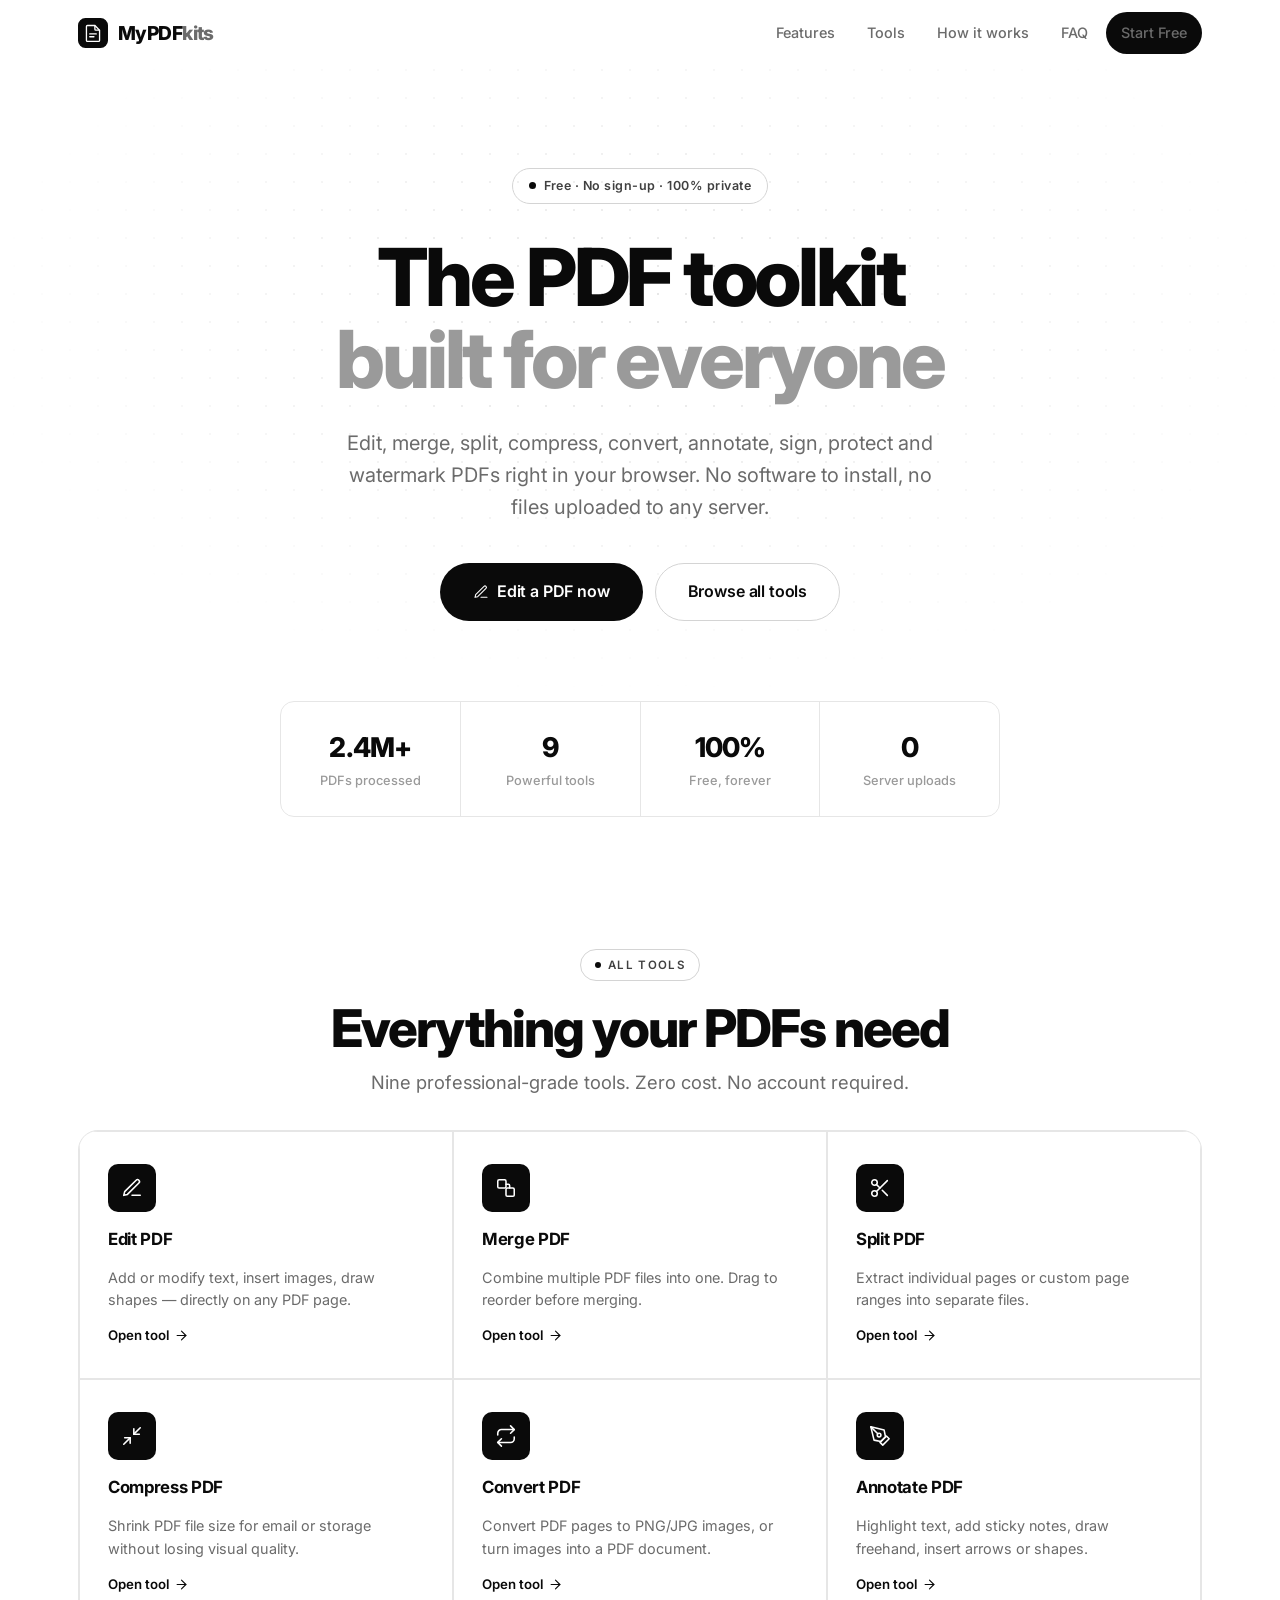
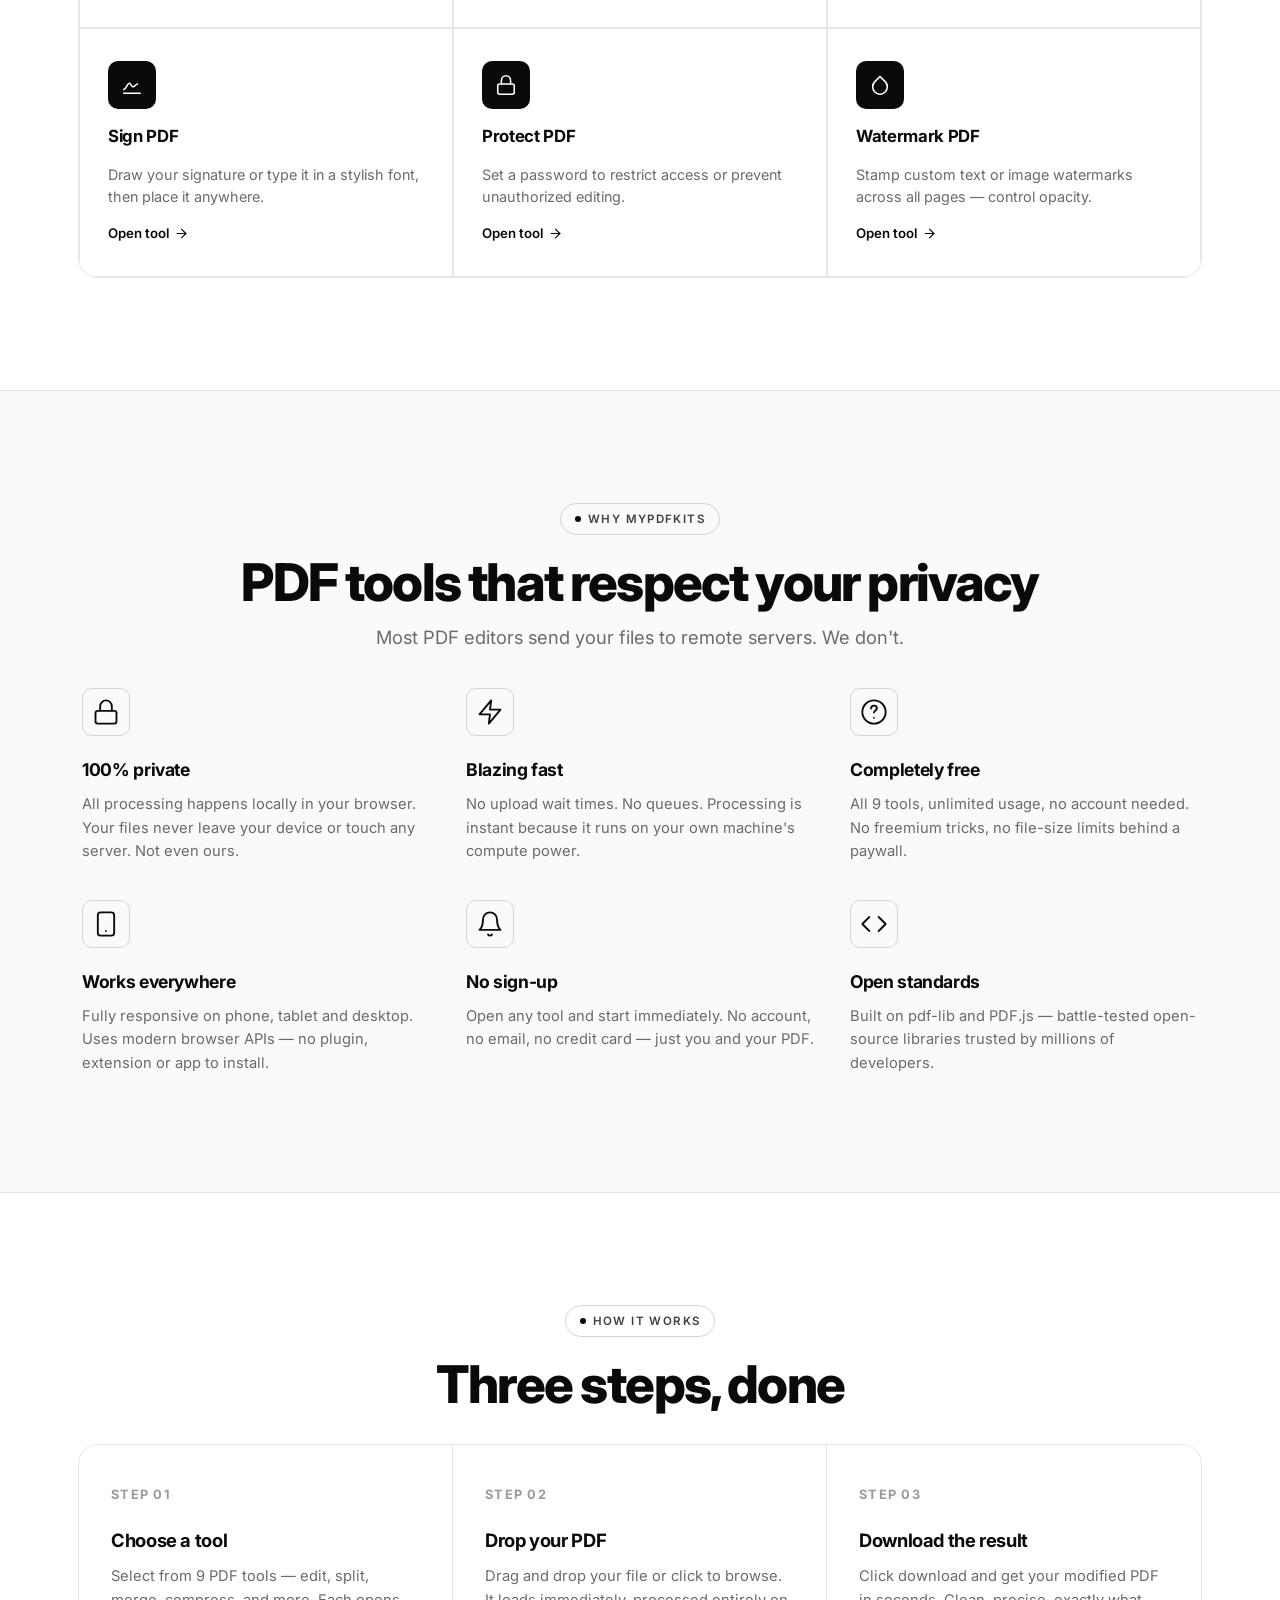
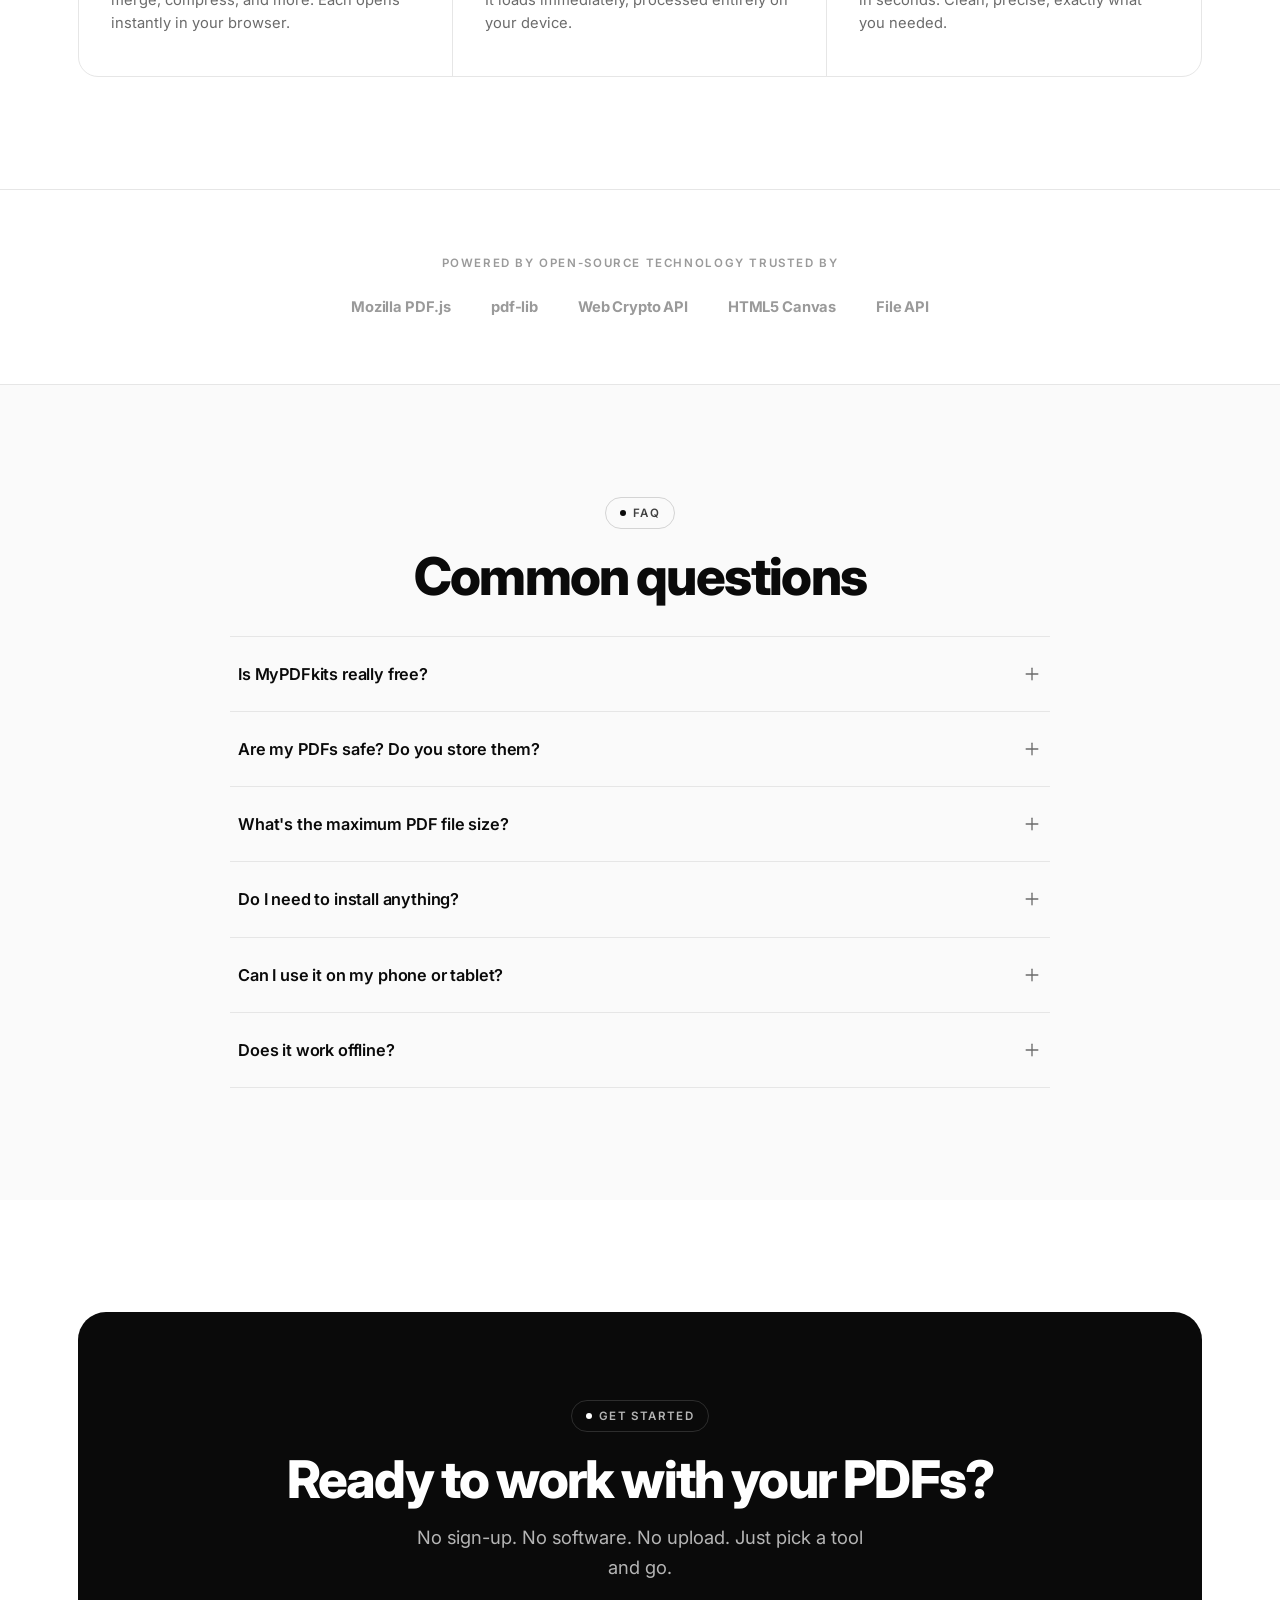
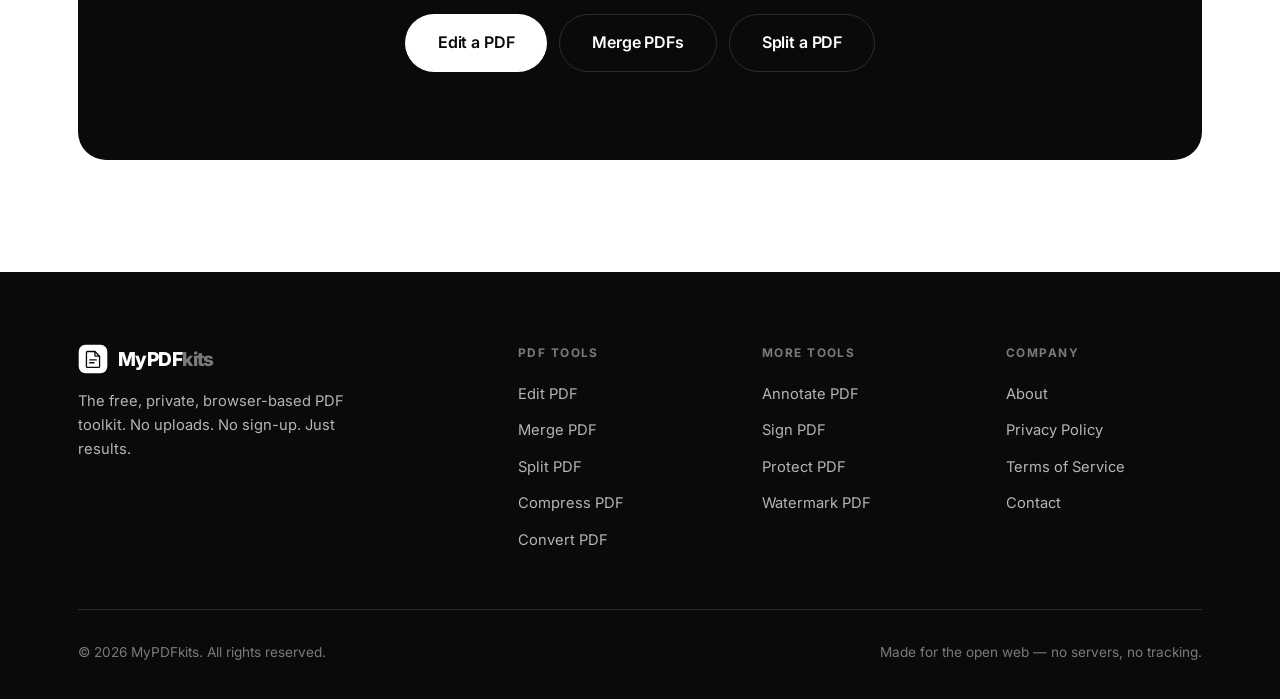
==== index.html @ 10eaaf02 "Add MyPDFkits — premium black & white browser-based PDF toolkit" ====
<!DOCTYPE html>
<html lang="en">
<head>
  <meta charset="UTF-8" />
  <meta name="viewport" content="width=device-width, initial-scale=1.0" />
  <title>MyPDFkits — Free Online PDF Editor, Merger, Splitter & More</title>
  <meta name="description" content="MyPDFkits is a free, browser-based PDF toolkit. Edit, merge, split, compress, convert, annotate, sign, protect, and watermark PDFs instantly — no uploads, 100% private." />
  <meta name="keywords" content="PDF editor online, PDF merger, PDF splitter, compress PDF, convert PDF, annotate PDF, sign PDF, PDF tools free, edit PDF in browser" />
  <meta name="robots" content="index, follow" />
  <link rel="canonical" href="https://mypdfkits.com/" />

  <meta property="og:type"        content="website" />
  <meta property="og:title"       content="MyPDFkits — Free Online PDF Editor & Tools" />
  <meta property="og:description" content="Edit, merge, split, compress, convert, annotate, sign, protect, and watermark PDFs — all in your browser. No sign-up required." />
  <meta property="og:url"         content="https://mypdfkits.com/" />
  <meta property="og:image"       content="https://mypdfkits.com/assets/og-image.png" />
  <meta property="og:site_name"   content="MyPDFkits" />

  <meta name="twitter:card"        content="summary_large_image" />
  <meta name="twitter:title"       content="MyPDFkits — Free Online PDF Tools" />
  <meta name="twitter:description" content="The simplest way to edit, merge, split, sign & protect PDFs directly in your browser." />
  <meta name="twitter:image"       content="https://mypdfkits.com/assets/og-image.png" />

  <script type="application/ld+json">
  {
    "@context": "https://schema.org",
    "@type": "WebApplication",
    "name": "MyPDFkits",
    "url": "https://mypdfkits.com",
    "description": "Free browser-based PDF toolkit — edit, merge, split, compress, convert, annotate, sign, protect and watermark PDFs without uploading to any server.",
    "applicationCategory": "UtilitiesApplication",
    "operatingSystem": "Any",
    "offers": { "@type": "Offer", "price": "0", "priceCurrency": "USD" },
    "featureList": ["Edit PDF", "Merge PDF", "Split PDF", "Compress PDF", "Convert PDF", "Annotate PDF", "Sign PDF", "Protect PDF", "Watermark PDF"]
  }
  </script>

  <link rel="preconnect" href="https://fonts.googleapis.com" />
  <link rel="preconnect" href="https://fonts.gstatic.com" crossorigin />
  <link href="https://fonts.googleapis.com/css2?family=Inter:wght@400;500;600;700;800;900&display=swap" rel="stylesheet" />
  <link rel="stylesheet" href="assets/css/style.css" />
</head>
<body>

  <!-- Navbar -->
  <nav class="navbar" aria-label="Main navigation">
    <div class="nav-inner">
      <a href="/" class="nav-logo" aria-label="MyPDFkits home">
        <svg viewBox="0 0 32 32" fill="none" xmlns="http://www.w3.org/2000/svg" aria-hidden="true">
          <rect x="0.75" y="0.75" width="30.5" height="30.5" rx="7.25" fill="#0A0A0A" stroke="#0A0A0A" stroke-width="1.5"/>
          <path d="M10 8h8l5 5v11a1 1 0 01-1 1H10a1 1 0 01-1-1V9a1 1 0 011-1z" stroke="white" stroke-width="1.4" fill="none"/>
          <path d="M18 8v4a1 1 0 001 1h4" stroke="white" stroke-width="1.4" fill="none"/>
          <line x1="12.5" y1="17" x2="19.5" y2="17" stroke="white" stroke-width="1.4" stroke-linecap="round"/>
          <line x1="12.5" y1="20" x2="17" y2="20" stroke="white" stroke-width="1.4" stroke-linecap="round"/>
        </svg>
        <span>MyPDF<span class="logo-accent">kits</span></span>
      </a>

      <div class="nav-links" role="list">
        <a href="#features" role="listitem">Features</a>
        <a href="#tools" role="listitem">Tools</a>
        <a href="#how-it-works" role="listitem">How it works</a>
        <a href="#faq" role="listitem">FAQ</a>
        <a href="tools/edit.html" class="btn btn-primary btn-sm" role="listitem">Start Free</a>
      </div>

      <button class="nav-toggle" aria-label="Toggle mobile menu" aria-expanded="false">
        <span></span><span></span><span></span>
      </button>
    </div>
  </nav>

  <div class="nav-mobile" role="navigation" aria-label="Mobile navigation">
    <a href="#features">Features</a>
    <a href="#tools">All Tools</a>
    <a href="#how-it-works">How it works</a>
    <a href="#faq">FAQ</a>
    <a href="tools/edit.html" class="btn btn-primary" style="text-align:center;justify-content:center;margin-top:8px">Start Free</a>
  </div>

  <!-- Hero -->
  <header class="hero" role="banner">
    <div class="hero-backdrop" aria-hidden="true"></div>
    <div class="container">
      <div class="hero-content animate-fade-up">
        <div class="hero-eyebrow"><span class="dot"></span> Free · No sign-up · 100% private</div>

        <h1 class="display-1 hero-title">
          The PDF toolkit<br>
          <span class="muted">built for everyone</span>
        </h1>

        <p class="hero-sub">
          Edit, merge, split, compress, convert, annotate, sign, protect and watermark PDFs
          right in your browser. No software to install, no files uploaded to any server.
        </p>

        <div class="hero-ctas">
          <a href="tools/edit.html" class="btn btn-primary btn-lg">
            <svg class="ico ico-sm" viewBox="0 0 24 24"><path d="M12 20h9"/><path d="M16.5 3.5a2.12 2.12 0 0 1 3 3L7 19l-4 1 1-4Z"/></svg>
            Edit a PDF now
          </a>
          <a href="#tools" class="btn btn-secondary btn-lg">Browse all tools</a>
        </div>

        <div class="hero-stats" role="list">
          <div class="hero-stat" role="listitem">
            <div class="hero-stat-num" data-target="2.4" data-suffix="M+">0</div>
            <div class="hero-stat-label">PDFs processed</div>
          </div>
          <div class="hero-stat" role="listitem">
            <div class="hero-stat-num" data-target="9">0</div>
            <div class="hero-stat-label">Powerful tools</div>
          </div>
          <div class="hero-stat" role="listitem">
            <div class="hero-stat-num" data-target="100" data-suffix="%">0</div>
            <div class="hero-stat-label">Free, forever</div>
          </div>
          <div class="hero-stat" role="listitem">
            <div class="hero-stat-num" data-target="0">0</div>
            <div class="hero-stat-label">Server uploads</div>
          </div>
        </div>
      </div>
    </div>
  </header>

  <!-- Tools -->
  <section class="section" id="tools" style="padding-top:32px;" aria-labelledby="tools-heading">
    <div class="container">
      <div class="text-center mb-8 reveal">
        <div class="section-badge"><span class="dot"></span> All tools</div>
        <h2 class="display-2" id="tools-heading">Everything your PDFs need</h2>
        <p class="body-lg mt-3">Nine professional-grade tools. Zero cost. No account required.</p>
      </div>

      <div class="tools-grid">

        <a href="tools/edit.html" class="tool-card reveal" aria-label="Edit PDF">
          <div class="tool-card-icon"><svg class="ico" viewBox="0 0 24 24"><path d="M12 20h9"/><path d="M16.5 3.5a2.12 2.12 0 0 1 3 3L7 19l-4 1 1-4Z"/></svg></div>
          <div class="tool-card-name">Edit PDF</div>
          <div class="tool-card-desc">Add or modify text, insert images, draw shapes — directly on any PDF page.</div>
          <span class="tool-card-link">Open tool <svg class="ico-sm" viewBox="0 0 24 24" fill="none" stroke="currentColor" stroke-width="1.8" stroke-linecap="round" stroke-linejoin="round"><line x1="5" y1="12" x2="19" y2="12"/><polyline points="12 5 19 12 12 19"/></svg></span>
        </a>

        <a href="tools/merge.html" class="tool-card reveal delay-1" aria-label="Merge PDF">
          <div class="tool-card-icon"><svg class="ico" viewBox="0 0 24 24"><rect x="3" y="3" width="9" height="9" rx="1.5"/><rect x="12" y="12" width="9" height="9" rx="1.5"/><path d="M12 8h2.5a1.5 1.5 0 0 1 1.5 1.5V12"/></svg></div>
          <div class="tool-card-name">Merge PDF</div>
          <div class="tool-card-desc">Combine multiple PDF files into one. Drag to reorder before merging.</div>
          <span class="tool-card-link">Open tool <svg class="ico-sm" viewBox="0 0 24 24" fill="none" stroke="currentColor" stroke-width="1.8" stroke-linecap="round" stroke-linejoin="round"><line x1="5" y1="12" x2="19" y2="12"/><polyline points="12 5 19 12 12 19"/></svg></span>
        </a>

        <a href="tools/split.html" class="tool-card reveal delay-2" aria-label="Split PDF">
          <div class="tool-card-icon"><svg class="ico" viewBox="0 0 24 24"><circle cx="6" cy="6" r="3"/><circle cx="6" cy="18" r="3"/><line x1="20" y1="4" x2="8.12" y2="15.88"/><line x1="14.47" y1="14.48" x2="20" y2="20"/><line x1="8.12" y1="8.12" x2="12" y2="12"/></svg></div>
          <div class="tool-card-name">Split PDF</div>
          <div class="tool-card-desc">Extract individual pages or custom page ranges into separate files.</div>
          <span class="tool-card-link">Open tool <svg class="ico-sm" viewBox="0 0 24 24" fill="none" stroke="currentColor" stroke-width="1.8" stroke-linecap="round" stroke-linejoin="round"><line x1="5" y1="12" x2="19" y2="12"/><polyline points="12 5 19 12 12 19"/></svg></span>
        </a>

        <a href="tools/compress.html" class="tool-card reveal delay-3" aria-label="Compress PDF">
          <div class="tool-card-icon"><svg class="ico" viewBox="0 0 24 24"><polyline points="4 14 10 14 10 20"/><polyline points="20 10 14 10 14 4"/><line x1="14" y1="10" x2="21" y2="3"/><line x1="3" y1="21" x2="10" y2="14"/></svg></div>
          <div class="tool-card-name">Compress PDF</div>
          <div class="tool-card-desc">Shrink PDF file size for email or storage without losing visual quality.</div>
          <span class="tool-card-link">Open tool <svg class="ico-sm" viewBox="0 0 24 24" fill="none" stroke="currentColor" stroke-width="1.8" stroke-linecap="round" stroke-linejoin="round"><line x1="5" y1="12" x2="19" y2="12"/><polyline points="12 5 19 12 12 19"/></svg></span>
        </a>

        <a href="tools/convert.html" class="tool-card reveal" aria-label="Convert PDF">
          <div class="tool-card-icon"><svg class="ico" viewBox="0 0 24 24"><polyline points="17 1 21 5 17 9"/><path d="M3 11V9a4 4 0 0 1 4-4h14"/><polyline points="7 23 3 19 7 15"/><path d="M21 13v2a4 4 0 0 1-4 4H3"/></svg></div>
          <div class="tool-card-name">Convert PDF</div>
          <div class="tool-card-desc">Convert PDF pages to PNG/JPG images, or turn images into a PDF document.</div>
          <span class="tool-card-link">Open tool <svg class="ico-sm" viewBox="0 0 24 24" fill="none" stroke="currentColor" stroke-width="1.8" stroke-linecap="round" stroke-linejoin="round"><line x1="5" y1="12" x2="19" y2="12"/><polyline points="12 5 19 12 12 19"/></svg></span>
        </a>

        <a href="tools/annotate.html" class="tool-card reveal delay-1" aria-label="Annotate PDF">
          <div class="tool-card-icon"><svg class="ico" viewBox="0 0 24 24"><path d="M12 19l7-7 3 3-7 7-3-3z"/><path d="M18 13l-1.5-7.5L2 2l3.5 14.5L13 18l5-5z"/><path d="M2 2l7.586 7.586"/><circle cx="11" cy="11" r="2"/></svg></div>
          <div class="tool-card-name">Annotate PDF</div>
          <div class="tool-card-desc">Highlight text, add sticky notes, draw freehand, insert arrows or shapes.</div>
          <span class="tool-card-link">Open tool <svg class="ico-sm" viewBox="0 0 24 24" fill="none" stroke="currentColor" stroke-width="1.8" stroke-linecap="round" stroke-linejoin="round"><line x1="5" y1="12" x2="19" y2="12"/><polyline points="12 5 19 12 12 19"/></svg></span>
        </a>

        <a href="tools/sign.html" class="tool-card reveal delay-2" aria-label="Sign PDF">
          <div class="tool-card-icon"><svg class="ico" viewBox="0 0 24 24"><path d="M3 17c3-1 4-7 6-7s2 4 4 4 3-3 5-3"/><path d="M3 21h18"/></svg></div>
          <div class="tool-card-name">Sign PDF</div>
          <div class="tool-card-desc">Draw your signature or type it in a stylish font, then place it anywhere.</div>
          <span class="tool-card-link">Open tool <svg class="ico-sm" viewBox="0 0 24 24" fill="none" stroke="currentColor" stroke-width="1.8" stroke-linecap="round" stroke-linejoin="round"><line x1="5" y1="12" x2="19" y2="12"/><polyline points="12 5 19 12 12 19"/></svg></span>
        </a>

        <a href="tools/protect.html" class="tool-card reveal delay-3" aria-label="Protect PDF">
          <div class="tool-card-icon"><svg class="ico" viewBox="0 0 24 24"><rect x="3" y="11" width="18" height="11" rx="2"/><path d="M7 11V7a5 5 0 0 1 10 0v4"/></svg></div>
          <div class="tool-card-name">Protect PDF</div>
          <div class="tool-card-desc">Set a password to restrict access or prevent unauthorized editing.</div>
          <span class="tool-card-link">Open tool <svg class="ico-sm" viewBox="0 0 24 24" fill="none" stroke="currentColor" stroke-width="1.8" stroke-linecap="round" stroke-linejoin="round"><line x1="5" y1="12" x2="19" y2="12"/><polyline points="12 5 19 12 12 19"/></svg></span>
        </a>

        <a href="tools/watermark.html" class="tool-card reveal" aria-label="Watermark PDF">
          <div class="tool-card-icon"><svg class="ico" viewBox="0 0 24 24"><path d="M12 2.69l5.66 5.66a8 8 0 1 1-11.31 0z"/></svg></div>
          <div class="tool-card-name">Watermark PDF</div>
          <div class="tool-card-desc">Stamp custom text or image watermarks across all pages — control opacity.</div>
          <span class="tool-card-link">Open tool <svg class="ico-sm" viewBox="0 0 24 24" fill="none" stroke="currentColor" stroke-width="1.8" stroke-linecap="round" stroke-linejoin="round"><line x1="5" y1="12" x2="19" y2="12"/><polyline points="12 5 19 12 12 19"/></svg></span>
        </a>

      </div>
    </div>
  </section>

  <!-- Features -->
  <section class="section" id="features" style="background:var(--bg-soft);border-top:1px solid var(--line);border-bottom:1px solid var(--line);" aria-labelledby="features-heading">
    <div class="container">
      <div class="text-center mb-8 reveal">
        <div class="section-badge"><span class="dot"></span> Why MyPDFkits</div>
        <h2 class="display-2" id="features-heading">PDF tools that respect your privacy</h2>
        <p class="body-lg mt-3">Most PDF editors send your files to remote servers. We don't.</p>
      </div>

      <div class="features-grid">
        <div class="feature-card reveal">
          <div class="feature-icon"><svg class="ico ico-lg" viewBox="0 0 24 24"><rect x="3" y="11" width="18" height="11" rx="2"/><path d="M7 11V7a5 5 0 0 1 10 0v4"/></svg></div>
          <h3 class="feature-title">100% private</h3>
          <p class="feature-desc">All processing happens locally in your browser. Your files never leave your device or touch any server. Not even ours.</p>
        </div>
        <div class="feature-card reveal delay-1">
          <div class="feature-icon"><svg class="ico ico-lg" viewBox="0 0 24 24"><polygon points="13 2 3 14 12 14 11 22 21 10 12 10 13 2"/></svg></div>
          <h3 class="feature-title">Blazing fast</h3>
          <p class="feature-desc">No upload wait times. No queues. Processing is instant because it runs on your own machine's compute power.</p>
        </div>
        <div class="feature-card reveal delay-2">
          <div class="feature-icon"><svg class="ico ico-lg" viewBox="0 0 24 24"><circle cx="12" cy="12" r="10"/><path d="M9.5 9a2.5 2.5 0 0 1 5 0c0 1.5-2.5 2-2.5 3.5"/><line x1="12" y1="17" x2="12.01" y2="17"/></svg></div>
          <h3 class="feature-title">Completely free</h3>
          <p class="feature-desc">All 9 tools, unlimited usage, no account needed. No freemium tricks, no file-size limits behind a paywall.</p>
        </div>
        <div class="feature-card reveal">
          <div class="feature-icon"><svg class="ico ico-lg" viewBox="0 0 24 24"><rect x="5" y="2" width="14" height="20" rx="2.5"/><line x1="12" y1="18" x2="12.01" y2="18"/></svg></div>
          <h3 class="feature-title">Works everywhere</h3>
          <p class="feature-desc">Fully responsive on phone, tablet and desktop. Uses modern browser APIs — no plugin, extension or app to install.</p>
        </div>
        <div class="feature-card reveal delay-1">
          <div class="feature-icon"><svg class="ico ico-lg" viewBox="0 0 24 24"><path d="M18 8A6 6 0 0 0 6 8c0 7-3 9-3 9h18s-3-2-3-9"/><path d="M13.73 21a2 2 0 0 1-3.46 0"/></svg></div>
          <h3 class="feature-title">No sign-up</h3>
          <p class="feature-desc">Open any tool and start immediately. No account, no email, no credit card — just you and your PDF.</p>
        </div>
        <div class="feature-card reveal delay-2">
          <div class="feature-icon"><svg class="ico ico-lg" viewBox="0 0 24 24"><polyline points="16 18 22 12 16 6"/><polyline points="8 6 2 12 8 18"/></svg></div>
          <h3 class="feature-title">Open standards</h3>
          <p class="feature-desc">Built on pdf-lib and PDF.js — battle-tested open-source libraries trusted by millions of developers.</p>
        </div>
      </div>
    </div>
  </section>

  <!-- How it works -->
  <section class="section" id="how-it-works" aria-labelledby="how-heading">
    <div class="container">
      <div class="text-center mb-8 reveal">
        <div class="section-badge"><span class="dot"></span> How it works</div>
        <h2 class="display-2" id="how-heading">Three steps, done</h2>
      </div>

      <div class="steps-grid reveal">
        <div class="step">
          <div class="step-num">STEP 01</div>
          <h3 class="step-title">Choose a tool</h3>
          <p class="step-desc">Select from 9 PDF tools — edit, split, merge, compress, and more. Each opens instantly in your browser.</p>
        </div>
        <div class="step">
          <div class="step-num">STEP 02</div>
          <h3 class="step-title">Drop your PDF</h3>
          <p class="step-desc">Drag and drop your file or click to browse. It loads immediately, processed entirely on your device.</p>
        </div>
        <div class="step">
          <div class="step-num">STEP 03</div>
          <h3 class="step-title">Download the result</h3>
          <p class="step-desc">Click download and get your modified PDF in seconds. Clean, precise, exactly what you needed.</p>
        </div>
      </div>
    </div>
  </section>

  <!-- Trust -->
  <section class="section-sm" style="border-top:1px solid var(--line);" aria-labelledby="trust-heading">
    <div class="container">
      <div class="text-center reveal">
        <p class="label mb-6" id="trust-heading">Powered by open-source technology trusted by</p>
        <div class="trust-logos" role="list">
          <span class="trust-logo" role="listitem">Mozilla PDF.js</span>
          <span class="trust-logo" role="listitem">pdf-lib</span>
          <span class="trust-logo" role="listitem">Web Crypto API</span>
          <span class="trust-logo" role="listitem">HTML5 Canvas</span>
          <span class="trust-logo" role="listitem">File API</span>
        </div>
      </div>
    </div>
  </section>

  <!-- FAQ -->
  <section class="section" id="faq" style="background:var(--bg-soft);border-top:1px solid var(--line);" aria-labelledby="faq-heading">
    <div class="container">
      <div class="text-center mb-8 reveal">
        <div class="section-badge"><span class="dot"></span> FAQ</div>
        <h2 class="display-2" id="faq-heading">Common questions</h2>
      </div>

      <div class="faq-list reveal" role="list">
        <div class="faq-item" role="listitem">
          <div class="faq-q" role="button" tabindex="0" aria-expanded="false">
            Is MyPDFkits really free?
            <svg class="ico" viewBox="0 0 24 24"><line x1="12" y1="5" x2="12" y2="19"/><line x1="5" y1="12" x2="19" y2="12"/></svg>
          </div>
          <div class="faq-a">Yes — completely free. All 9 tools, unlimited use, no registration, no watermarks on output. We keep it free with zero-infrastructure overhead since everything runs in your browser.</div>
        </div>

        <div class="faq-item" role="listitem">
          <div class="faq-q" role="button" tabindex="0" aria-expanded="false">
            Are my PDFs safe? Do you store them?
            <svg class="ico" viewBox="0 0 24 24"><line x1="12" y1="5" x2="12" y2="19"/><line x1="5" y1="12" x2="19" y2="12"/></svg>
          </div>
          <div class="faq-a">Your files never leave your device. All PDF processing happens entirely in your browser using JavaScript. There is no server, no upload, and nothing stored — not even temporarily. Once you close the tab, the file is gone.</div>
        </div>

        <div class="faq-item" role="listitem">
          <div class="faq-q" role="button" tabindex="0" aria-expanded="false">
            What's the maximum PDF file size?
            <svg class="ico" viewBox="0 0 24 24"><line x1="12" y1="5" x2="12" y2="19"/><line x1="5" y1="12" x2="19" y2="12"/></svg>
          </div>
          <div class="faq-a">There's no hard limit from our side — since processing is local, the limit is your device's memory. Most modern devices handle PDFs up to 500 MB comfortably. Very large files (1 GB+) may be slow on lower-end devices.</div>
        </div>

        <div class="faq-item" role="listitem">
          <div class="faq-q" role="button" tabindex="0" aria-expanded="false">
            Do I need to install anything?
            <svg class="ico" viewBox="0 0 24 24"><line x1="12" y1="5" x2="12" y2="19"/><line x1="5" y1="12" x2="19" y2="12"/></svg>
          </div>
          <div class="faq-a">Nothing. MyPDFkits runs entirely in your browser using modern web APIs. No extensions, plugins, desktop apps, or accounts are needed. Works in Chrome, Firefox, Safari, Edge, and all modern browsers.</div>
        </div>

        <div class="faq-item" role="listitem">
          <div class="faq-q" role="button" tabindex="0" aria-expanded="false">
            Can I use it on my phone or tablet?
            <svg class="ico" viewBox="0 0 24 24"><line x1="12" y1="5" x2="12" y2="19"/><line x1="5" y1="12" x2="19" y2="12"/></svg>
          </div>
          <div class="faq-a">Yes. MyPDFkits is fully responsive and optimised for mobile. Upload, process, and download PDFs from your iPhone, Android, or tablet — the interface adapts to your screen size automatically.</div>
        </div>

        <div class="faq-item" role="listitem">
          <div class="faq-q" role="button" tabindex="0" aria-expanded="false">
            Does it work offline?
            <svg class="ico" viewBox="0 0 24 24"><line x1="12" y1="5" x2="12" y2="19"/><line x1="5" y1="12" x2="19" y2="12"/></svg>
          </div>
          <div class="faq-a">Once the page has loaded, the core tools work without an internet connection since all processing is in-browser. You do need internet to initially load the page and its scripts.</div>
        </div>
      </div>
    </div>
  </section>

  <!-- CTA -->
  <section class="section" aria-labelledby="cta-heading">
    <div class="container">
      <div class="cta-banner reveal">
        <div class="cta-backdrop" aria-hidden="true"></div>
        <div class="section-badge"><span class="dot"></span> Get started</div>
        <h2 class="display-2 mb-4" id="cta-heading">Ready to work with your PDFs?</h2>
        <p class="body-lg mb-8" style="max-width:480px;margin-left:auto;margin-right:auto">
          No sign-up. No software. No upload. Just pick a tool and go.
        </p>
        <div class="on-dark" style="display:flex;gap:12px;justify-content:center;flex-wrap:wrap">
          <a href="tools/edit.html" class="btn btn-primary btn-lg">Edit a PDF</a>
          <a href="tools/merge.html" class="btn btn-secondary btn-lg">Merge PDFs</a>
          <a href="tools/split.html" class="btn btn-secondary btn-lg">Split a PDF</a>
        </div>
      </div>
    </div>
  </section>

  <!-- Footer -->
  <footer role="contentinfo">
    <div class="container">
      <div class="footer-grid">
        <div class="footer-brand">
          <a href="/" class="nav-logo" aria-label="MyPDFkits">
            <svg viewBox="0 0 32 32" fill="none" xmlns="http://www.w3.org/2000/svg" aria-hidden="true" width="28" height="28">
              <rect x="0.75" y="0.75" width="30.5" height="30.5" rx="7.25" fill="white"/>
              <path d="M10 8h8l5 5v11a1 1 0 01-1 1H10a1 1 0 01-1-1V9a1 1 0 011-1z" stroke="#0A0A0A" stroke-width="1.4" fill="none"/>
              <path d="M18 8v4a1 1 0 001 1h4" stroke="#0A0A0A" stroke-width="1.4" fill="none"/>
              <line x1="12.5" y1="17" x2="19.5" y2="17" stroke="#0A0A0A" stroke-width="1.4" stroke-linecap="round"/>
              <line x1="12.5" y1="20" x2="17" y2="20" stroke="#0A0A0A" stroke-width="1.4" stroke-linecap="round"/>
            </svg>
            <span>MyPDF<span class="logo-accent">kits</span></span>
          </a>
          <p>The free, private, browser-based PDF toolkit. No uploads. No sign-up. Just results.</p>
        </div>

        <div class="footer-col">
          <h4>PDF Tools</h4>
          <ul>
            <li><a href="tools/edit.html">Edit PDF</a></li>
            <li><a href="tools/merge.html">Merge PDF</a></li>
            <li><a href="tools/split.html">Split PDF</a></li>
            <li><a href="tools/compress.html">Compress PDF</a></li>
            <li><a href="tools/convert.html">Convert PDF</a></li>
          </ul>
        </div>

        <div class="footer-col">
          <h4>More Tools</h4>
          <ul>
            <li><a href="tools/annotate.html">Annotate PDF</a></li>
            <li><a href="tools/sign.html">Sign PDF</a></li>
            <li><a href="tools/protect.html">Protect PDF</a></li>
            <li><a href="tools/watermark.html">Watermark PDF</a></li>
          </ul>
        </div>

        <div class="footer-col">
          <h4>Company</h4>
          <ul>
            <li><a href="#">About</a></li>
            <li><a href="#">Privacy Policy</a></li>
            <li><a href="#">Terms of Service</a></li>
            <li><a href="#">Contact</a></li>
          </ul>
        </div>
      </div>

      <div class="footer-bottom">
        <span>© 2026 MyPDFkits. All rights reserved.</span>
        <span>Made for the open web — no servers, no tracking.</span>
      </div>
    </div>
  </footer>

  <script src="assets/js/main.js"></script>
</body>
</html>
---- assets/css/style.css ----
/* ============================================================
   MYPDFKITS — DESIGN SYSTEM
   Premium Monochrome · Black & White
   ============================================================ */

@import url('https://fonts.googleapis.com/css2?family=Inter:wght@400;500;600;700;800;900&display=swap');

/* ── TOKENS ─────────────────────────────────────────────── */
:root {
  /* Surfaces */
  --bg:           #FFFFFF;
  --bg-soft:      #FAFAFA;
  --bg-mute:      #F4F4F4;
  --bg-card:      #FFFFFF;
  --bg-invert:    #0A0A0A;
  --bg-invert-2:  #161616;

  /* Ink */
  --ink:          #0A0A0A;
  --ink-2:        #404040;
  --ink-3:        #6B6B6B;
  --ink-4:        #9A9A9A;
  --on-invert:    #FFFFFF;
  --on-invert-2:  #B5B5B5;
  --on-invert-3:  #7A7A7A;

  /* Lines */
  --line:         #E6E6E6;
  --line-2:       #D4D4D4;
  --line-strong:  #0A0A0A;
  --line-invert:  rgba(255,255,255,0.14);

  --font:         'Inter', -apple-system, BlinkMacSystemFont, 'Segoe UI', sans-serif;

  --container:    1180px;
  --radius-sm:    6px;
  --radius-md:    10px;
  --radius-lg:    14px;
  --radius-xl:    20px;
  --radius-2xl:   28px;
  --radius-full:  9999px;

  --shadow-xs:    0 1px 2px rgba(0,0,0,0.04);
  --shadow-sm:    0 2px 8px rgba(0,0,0,0.06);
  --shadow-md:    0 8px 30px rgba(0,0,0,0.08);
  --shadow-lg:    0 20px 50px rgba(0,0,0,0.12);

  --t-fast:  0.15s ease;
  --t-mid:   0.25s cubic-bezier(0.4,0,0.2,1);
  --t-slow:  0.4s cubic-bezier(0.4,0,0.2,1);
}

/* ── RESET ──────────────────────────────────────────────── */
*, *::before, *::after { box-sizing: border-box; margin: 0; padding: 0; }

html { scroll-behavior: smooth; -webkit-tap-highlight-color: transparent; }

body {
  font-family: var(--font);
  background: var(--bg);
  color: var(--ink);
  line-height: 1.6;
  overflow-x: hidden;
  -webkit-font-smoothing: antialiased;
  text-rendering: optimizeLegibility;
}

a { color: inherit; text-decoration: none; }
img { max-width: 100%; height: auto; display: block; }
button { cursor: pointer; font-family: var(--font); border: none; background: none; color: inherit; }
ul { list-style: none; }
svg { display: block; }

/* ── ICON SIZING ────────────────────────────────────────── */
.ico    { width: 20px; height: 20px; stroke: currentColor; stroke-width: 1.6; fill: none; stroke-linecap: round; stroke-linejoin: round; flex-shrink: 0; }
.ico-sm { width: 16px; height: 16px; }
.ico-lg { width: 28px; height: 28px; }
.ico-xl { width: 32px; height: 32px; }

/* ── LAYOUT ─────────────────────────────────────────────── */
.container { max-width: var(--container); margin: 0 auto; padding: 0 28px; position: relative; }
.section { padding: 112px 0; }
.section-sm { padding: 64px 0; }

/* ── TYPOGRAPHY ─────────────────────────────────────────── */
.display-1 { font-size: clamp(2.75rem, 6.5vw, 5rem);  font-weight: 800; line-height: 1.02; letter-spacing: -0.04em; }
.display-2 { font-size: clamp(2rem, 4.2vw, 3.25rem);  font-weight: 800; line-height: 1.06; letter-spacing: -0.035em; }
.heading-1 { font-size: clamp(1.5rem, 3vw, 2rem);     font-weight: 700; line-height: 1.15; letter-spacing: -0.02em; }
.heading-2 { font-size: 1.2rem; font-weight: 600; line-height: 1.3; letter-spacing: -0.01em; }
.body-lg   { font-size: 1.15rem; line-height: 1.6; color: var(--ink-3); }
.body-md   { font-size: 1rem; line-height: 1.65; color: var(--ink-3); }
.label     { font-size: 0.72rem; font-weight: 600; letter-spacing: 0.14em; text-transform: uppercase; color: var(--ink-4); }

.section-badge {
  display: inline-flex; align-items: center; gap: 7px;
  padding: 6px 14px; border-radius: var(--radius-full);
  border: 1px solid var(--line-2);
  font-size: 0.72rem; font-weight: 600; color: var(--ink-2);
  letter-spacing: 0.12em; text-transform: uppercase; margin-bottom: 20px;
}
.section-badge .dot { width: 6px; height: 6px; border-radius: 50%; background: var(--ink); }

/* ── BUTTONS ─────────────────────────────────────────────── */
.btn {
  display: inline-flex; align-items: center; justify-content: center;
  gap: 8px; padding: 12px 22px; border-radius: var(--radius-full);
  font-size: 0.92rem; font-weight: 600; letter-spacing: -0.01em;
  transition: all var(--t-mid); white-space: nowrap; position: relative;
  border: 1px solid transparent;
}
.btn-primary { background: var(--ink); color: var(--on-invert); }
.btn-primary:hover { background: #262626; transform: translateY(-1px); box-shadow: var(--shadow-md); }
.btn-primary:active { transform: translateY(0); }

.btn-secondary { background: var(--bg); color: var(--ink); border-color: var(--line-2); }
.btn-secondary:hover { border-color: var(--ink); background: var(--bg-soft); transform: translateY(-1px); }

.btn-ghost { color: var(--ink-2); }
.btn-ghost:hover { color: var(--ink); }

/* Inverted context (dark sections) */
.on-dark .btn-primary { background: var(--bg); color: var(--ink); }
.on-dark .btn-primary:hover { background: var(--bg-mute); }
.on-dark .btn-secondary { background: transparent; color: var(--on-invert); border-color: var(--line-invert); }
.on-dark .btn-secondary:hover { border-color: var(--on-invert); background: rgba(255,255,255,0.06); }

.btn-lg { padding: 15px 32px; font-size: 1rem; }
.btn-sm { padding: 8px 16px; font-size: 0.83rem; }

/* ── NAVBAR ─────────────────────────────────────────────── */
.navbar {
  position: fixed; top: 0; left: 0; right: 0; z-index: 100;
  background: rgba(255,255,255,0.78);
  backdrop-filter: blur(20px) saturate(180%);
  -webkit-backdrop-filter: blur(20px) saturate(180%);
  border-bottom: 1px solid transparent;
  transition: all var(--t-mid);
}
.navbar.scrolled { border-bottom-color: var(--line); }

.nav-inner {
  display: flex; align-items: center; justify-content: space-between;
  max-width: var(--container); margin: 0 auto; padding: 0 28px; height: 66px;
}
.nav-logo { display: flex; align-items: center; gap: 10px; font-size: 1.2rem; font-weight: 800; letter-spacing: -0.03em; }
.nav-logo svg { width: 30px; height: 30px; flex-shrink: 0; }
.nav-logo .logo-accent { color: var(--ink-3); }

.nav-links { display: flex; align-items: center; gap: 4px; }
.nav-links a {
  padding: 8px 14px; border-radius: var(--radius-full);
  color: var(--ink-3); font-size: 0.9rem; font-weight: 500;
  transition: color var(--t-fast);
}
.nav-links a:hover { color: var(--ink); }

.nav-toggle { display: none; flex-direction: column; gap: 5px; padding: 8px; }
.nav-toggle span { display: block; width: 22px; height: 1.5px; background: var(--ink); border-radius: 2px; transition: all var(--t-mid); }

.nav-mobile {
  display: none; position: fixed; top: 66px; left: 0; right: 0;
  background: rgba(255,255,255,0.98); backdrop-filter: blur(20px);
  border-bottom: 1px solid var(--line); padding: 16px 28px 24px; z-index: 99;
}
.nav-mobile.open { display: flex; flex-direction: column; gap: 4px; }
.nav-mobile a { padding: 12px 16px; border-radius: var(--radius-md); color: var(--ink-2); font-weight: 500; transition: all var(--t-fast); }
.nav-mobile a:hover { color: var(--ink); background: var(--bg-mute); }

/* ── HERO ────────────────────────────────────────────────── */
.hero { padding: 168px 0 100px; position: relative; overflow: hidden; }
.hero-content { text-align: center; max-width: 880px; margin: 0 auto; position: relative; z-index: 1; }
.hero-eyebrow {
  display: inline-flex; align-items: center; gap: 8px;
  padding: 7px 16px; border: 1px solid var(--line-2); border-radius: var(--radius-full);
  font-size: 0.78rem; font-weight: 600; color: var(--ink-2);
  letter-spacing: 0.04em; margin-bottom: 32px;
}
.hero-eyebrow .dot { width: 7px; height: 7px; border-radius: 50%; background: var(--ink); }
.hero-title { margin-bottom: 28px; }
.hero-title .muted { color: var(--ink-4); }
.hero-sub { font-size: clamp(1.05rem, 2vw, 1.25rem); color: var(--ink-3); max-width: 620px; margin: 0 auto 40px; line-height: 1.6; }
.hero-ctas { display: flex; gap: 12px; justify-content: center; flex-wrap: wrap; margin-bottom: 80px; }
.hero-stats { display: flex; gap: 0; justify-content: center; flex-wrap: wrap; border: 1px solid var(--line); border-radius: var(--radius-lg); overflow: hidden; max-width: 720px; margin: 0 auto; }
.hero-stat { flex: 1; min-width: 150px; padding: 24px 20px; border-right: 1px solid var(--line); }
.hero-stat:last-child { border-right: none; }
.hero-stat-num { font-size: 1.7rem; font-weight: 800; letter-spacing: -0.03em; }
.hero-stat-label { font-size: 0.8rem; color: var(--ink-4); font-weight: 500; margin-top: 2px; }

/* Hero backdrop — subtle dotted grid */
.hero-backdrop { position: absolute; inset: 0; z-index: 0; pointer-events: none;
  background-image: radial-gradient(var(--line-2) 1px, transparent 1px);
  background-size: 28px 28px;
  -webkit-mask-image: radial-gradient(ellipse 70% 55% at 50% 35%, #000 0%, transparent 75%);
  mask-image: radial-gradient(ellipse 70% 55% at 50% 35%, #000 0%, transparent 75%);
  opacity: 0.6;
}

/* ── TOOLS GRID ─────────────────────────────────────────── */
.tools-grid { display: grid; grid-template-columns: repeat(3, 1fr); gap: 0; border: 1px solid var(--line); border-radius: var(--radius-xl); overflow: hidden; background: var(--line); }
.tool-card {
  background: var(--bg); padding: 32px 28px;
  display: flex; flex-direction: column; gap: 14px;
  position: relative; transition: background var(--t-mid);
  border: 0.5px solid var(--line);
}
.tool-card:hover { background: var(--bg-soft); }
.tool-card-icon {
  width: 48px; height: 48px; border-radius: var(--radius-md);
  display: flex; align-items: center; justify-content: center;
  background: var(--ink); color: var(--on-invert);
  transition: transform var(--t-mid);
}
.tool-card:hover .tool-card-icon { transform: translateY(-2px); }
.tool-card-icon .ico { width: 22px; height: 22px; stroke-width: 1.7; }
.tool-card-name { font-size: 1.05rem; font-weight: 700; letter-spacing: -0.02em; }
.tool-card-desc { font-size: 0.9rem; color: var(--ink-3); line-height: 1.55; }
.tool-card-link { margin-top: auto; font-size: 0.83rem; font-weight: 600; color: var(--ink); display: flex; align-items: center; gap: 5px; transition: gap var(--t-fast); }
.tool-card:hover .tool-card-link { gap: 9px; }
.tool-card-link .ico-sm { width: 15px; height: 15px; }

/* ── FEATURES ───────────────────────────────────────────── */
.features-grid { display: grid; grid-template-columns: repeat(3, 1fr); gap: 28px; }
.feature-card { padding: 4px; }
.feature-icon {
  width: 48px; height: 48px; border-radius: var(--radius-md);
  border: 1px solid var(--line-2); display: flex; align-items: center; justify-content: center;
  margin-bottom: 20px; color: var(--ink);
}
.feature-title { font-size: 1.1rem; font-weight: 700; margin-bottom: 9px; letter-spacing: -0.02em; }
.feature-desc { font-size: 0.92rem; color: var(--ink-3); line-height: 1.6; }

/* ── STEPS ───────────────────────────────────────────────── */
.steps-grid { display: grid; grid-template-columns: repeat(3, 1fr); gap: 0; border: 1px solid var(--line); border-radius: var(--radius-xl); overflow: hidden; }
.step { padding: 40px 32px; border-right: 1px solid var(--line); }
.step:last-child { border-right: none; }
.step-num { font-size: 0.8rem; font-weight: 700; color: var(--ink-4); letter-spacing: 0.1em; margin-bottom: 20px; }
.step-title { font-size: 1.15rem; font-weight: 700; margin-bottom: 10px; letter-spacing: -0.02em; }
.step-desc { font-size: 0.92rem; color: var(--ink-3); line-height: 1.6; }

/* ── FAQ ─────────────────────────────────────────────────── */
.faq-list { display: flex; flex-direction: column; max-width: 820px; margin: 0 auto; border-top: 1px solid var(--line); }
.faq-item { border-bottom: 1px solid var(--line); }
.faq-q {
  padding: 24px 8px; font-size: 1.02rem; font-weight: 600; letter-spacing: -0.01em;
  display: flex; justify-content: space-between; align-items: center;
  cursor: pointer; user-select: none; gap: 16px;
}
.faq-q .ico { transition: transform var(--t-mid); color: var(--ink-3); }
.faq-item.open .faq-q .ico { transform: rotate(45deg); }
.faq-a { padding: 0 8px; max-height: 0; overflow: hidden; font-size: 0.95rem; color: var(--ink-3); line-height: 1.65; transition: max-height var(--t-slow), padding var(--t-slow); }
.faq-item.open .faq-a { max-height: 240px; padding: 0 8px 24px; }

/* ── CTA BANNER (inverted) ──────────────────────────────── */
.cta-banner {
  background: var(--bg-invert); color: var(--on-invert);
  border-radius: var(--radius-2xl); padding: 88px 48px; text-align: center;
  position: relative; overflow: hidden;
}
.cta-banner .section-badge { border-color: var(--line-invert); color: var(--on-invert-2); }
.cta-banner .section-badge .dot { background: var(--on-invert); }
.cta-banner .body-lg { color: var(--on-invert-2); }
.cta-backdrop { position: absolute; inset: 0; z-index: 0; pointer-events: none;
  background-image: radial-gradient(rgba(255,255,255,0.08) 1px, transparent 1px);
  background-size: 26px 26px;
  -webkit-mask-image: radial-gradient(ellipse 60% 60% at 50% 50%, #000, transparent 75%);
  mask-image: radial-gradient(ellipse 60% 60% at 50% 50%, #000, transparent 75%);
}
.cta-banner > * { position: relative; z-index: 1; }

/* ── FOOTER ─────────────────────────────────────────────── */
footer { background: var(--bg-invert); color: var(--on-invert); padding: 72px 0 36px; }
.footer-grid { display: grid; grid-template-columns: 2fr 1fr 1fr 1fr; gap: 48px; margin-bottom: 56px; }
.footer-brand .nav-logo { color: var(--on-invert); }
.footer-brand .nav-logo .logo-accent { color: var(--on-invert-3); }
.footer-brand p { font-size: 0.92rem; color: var(--on-invert-2); margin-top: 16px; max-width: 290px; line-height: 1.6; }
.footer-col h4 { font-size: 0.74rem; font-weight: 700; text-transform: uppercase; letter-spacing: 0.12em; color: var(--on-invert-3); margin-bottom: 18px; }
.footer-col ul { display: flex; flex-direction: column; gap: 11px; }
.footer-col a { font-size: 0.92rem; color: var(--on-invert-2); transition: color var(--t-fast); }
.footer-col a:hover { color: var(--on-invert); }
.footer-bottom { display: flex; justify-content: space-between; align-items: center; padding-top: 32px; border-top: 1px solid var(--line-invert); font-size: 0.85rem; color: var(--on-invert-3); flex-wrap: wrap; gap: 12px; }
.footer-bottom .nav-logo { color: var(--on-invert); font-size: 1rem; }

/* ── TOOL PAGE HERO ─────────────────────────────────────── */
.tool-hero { padding: 132px 0 56px; text-align: center; position: relative; }
.tool-hero-icon {
  width: 72px; height: 72px; border-radius: var(--radius-lg);
  display: flex; align-items: center; justify-content: center;
  margin: 0 auto 26px; background: var(--ink); color: var(--on-invert);
}
.tool-hero-icon .ico { width: 32px; height: 32px; stroke-width: 1.5; }
.tool-hero h1 { margin-bottom: 14px; }
.tool-hero p { max-width: 560px; margin: 0 auto; }
.breadcrumb { display: flex; align-items: center; gap: 7px; font-size: 0.82rem; color: var(--ink-4); justify-content: center; margin-bottom: 26px; }
.breadcrumb a { color: var(--ink-2); font-weight: 500; }
.breadcrumb a:hover { color: var(--ink); }
.breadcrumb .ico-sm { width: 13px; height: 13px; }

/* ── UPLOAD ZONE ────────────────────────────────────────── */
.upload-zone {
  border: 1.5px dashed var(--line-2); border-radius: var(--radius-xl);
  padding: 64px 40px; text-align: center; cursor: pointer;
  transition: all var(--t-mid); background: var(--bg-soft); position: relative;
}
.upload-zone:hover, .upload-zone.drag-over { border-color: var(--ink); background: var(--bg-mute); }
.upload-icon {
  width: 64px; height: 64px; margin: 0 auto 22px; border-radius: var(--radius-lg);
  border: 1px solid var(--line-2); display: flex; align-items: center; justify-content: center; color: var(--ink);
  background: var(--bg); transition: all var(--t-mid);
}
.upload-zone:hover .upload-icon { border-color: var(--ink); transform: translateY(-2px); }
.upload-icon .ico { width: 28px; height: 28px; }
.upload-title { font-size: 1.1rem; font-weight: 700; margin-bottom: 8px; letter-spacing: -0.02em; }
.upload-hint { font-size: 0.9rem; color: var(--ink-4); }
.upload-hint b { color: var(--ink); font-weight: 600; }
.upload-formats { display: flex; gap: 8px; justify-content: center; flex-wrap: wrap; margin-top: 18px; }
.format-tag { padding: 3px 11px; border-radius: var(--radius-full); border: 1px solid var(--line-2); font-size: 0.72rem; font-weight: 600; color: var(--ink-4); letter-spacing: 0.02em; }
input[type="file"] { display: none; }

/* ── TOOL WORKSPACE ─────────────────────────────────────── */
.tool-workspace { background: var(--bg); border: 1px solid var(--line); border-radius: var(--radius-xl); overflow: hidden; display: none; box-shadow: var(--shadow-sm); }
.tool-workspace.visible { display: block; }
.workspace-toolbar { display: flex; align-items: center; justify-content: space-between; padding: 14px 18px; border-bottom: 1px solid var(--line); flex-wrap: wrap; gap: 12px; background: var(--bg-soft); }
.workspace-toolbar-title { font-weight: 600; font-size: 0.9rem; display: flex; align-items: center; gap: 8px; }
.workspace-toolbar-actions { display: flex; gap: 8px; }
.pdf-viewer { width: 100%; min-height: 480px; background: var(--bg-mute); display: flex; align-items: center; justify-content: center; overflow: auto; padding: 28px; }
.pdf-viewer canvas { max-width: 100%; box-shadow: var(--shadow-md); border-radius: 2px; background: #fff; }

/* ── CONTROLS PANEL ─────────────────────────────────────── */
.controls-panel { background: var(--bg); border: 1px solid var(--line); border-radius: var(--radius-xl); padding: 30px; box-shadow: var(--shadow-xs); }
.controls-title { font-size: 0.74rem; font-weight: 700; color: var(--ink-4); text-transform: uppercase; letter-spacing: 0.12em; margin-bottom: 22px; }
.control-group { margin-bottom: 22px; }
.control-label { font-size: 0.83rem; font-weight: 600; margin-bottom: 9px; color: var(--ink-2); display: flex; justify-content: space-between; }
.control-label span { color: var(--ink-4); }

input[type="range"] { width: 100%; appearance: none; height: 3px; background: var(--line-2); border-radius: var(--radius-full); outline: none; cursor: pointer; }
input[type="range"]::-webkit-slider-thumb { appearance: none; width: 16px; height: 16px; border-radius: 50%; background: var(--ink); cursor: pointer; border: 2px solid var(--bg); box-shadow: 0 0 0 1px var(--ink); }
input[type="range"]::-moz-range-thumb { width: 16px; height: 16px; border-radius: 50%; background: var(--ink); cursor: pointer; border: 2px solid var(--bg); }

input[type="text"], input[type="number"], input[type="password"], select, textarea {
  width: 100%; padding: 11px 14px; background: var(--bg); border: 1px solid var(--line-2);
  border-radius: var(--radius-md); color: var(--ink); font-family: var(--font); font-size: 0.92rem;
  outline: none; transition: border-color var(--t-fast);
}
input[type="text"]:focus, input[type="number"]:focus, input[type="password"]:focus, select:focus, textarea:focus { border-color: var(--ink); box-shadow: 0 0 0 3px rgba(10,10,10,0.07); }
select { cursor: pointer; }

.radio-group { display: flex; gap: 8px; flex-wrap: wrap; }
.radio-btn { flex: 1; min-width: 80px; padding: 10px; border-radius: var(--radius-md); background: var(--bg); border: 1px solid var(--line-2); text-align: center; cursor: pointer; font-size: 0.82rem; font-weight: 600; color: var(--ink-3); transition: all var(--t-fast); }
.radio-btn:hover { border-color: var(--ink-2); color: var(--ink); }
.radio-btn.active { background: var(--ink); color: var(--on-invert); border-color: var(--ink); }

/* ── PROGRESS ───────────────────────────────────────────── */
.progress-wrap { background: var(--bg-mute); border-radius: var(--radius-full); height: 5px; overflow: hidden; margin: 16px 0; }
.progress-bar { height: 100%; border-radius: var(--radius-full); background: var(--ink); width: 0%; transition: width 0.4s ease; }

/* ── FILE LIST ───────────────────────────────────────────── */
.file-list { display: flex; flex-direction: column; gap: 10px; }
.file-item { display: flex; align-items: center; gap: 13px; padding: 13px 16px; background: var(--bg); border: 1px solid var(--line); border-radius: var(--radius-md); transition: border-color var(--t-fast); }
.file-item:hover { border-color: var(--line-strong); }
.file-icon { color: var(--ink-2); flex-shrink: 0; }
.file-info { flex: 1; min-width: 0; }
.file-name { font-size: 0.9rem; font-weight: 600; white-space: nowrap; overflow: hidden; text-overflow: ellipsis; }
.file-size { font-size: 0.76rem; color: var(--ink-4); }
.file-remove { padding: 6px; color: var(--ink-4); border-radius: var(--radius-sm); transition: all var(--t-fast); flex-shrink: 0; display: flex; }
.file-remove:hover { color: var(--ink); background: var(--bg-mute); }

/* ── PAGE THUMBNAILS ────────────────────────────────────── */
.page-grid { display: grid; grid-template-columns: repeat(auto-fill, minmax(140px, 1fr)); gap: 16px; padding: 22px; }
.page-thumb { position: relative; border-radius: var(--radius-md); overflow: hidden; border: 1.5px solid var(--line); cursor: pointer; transition: all var(--t-fast); background: var(--bg); }
.page-thumb:hover { border-color: var(--ink-3); }
.page-thumb.selected { border-color: var(--ink); }
.page-thumb canvas { width: 100%; display: block; }
.page-thumb-label { position: absolute; bottom: 0; left: 0; right: 0; padding: 6px; text-align: center; font-size: 0.7rem; font-weight: 600; background: rgba(255,255,255,0.92); color: var(--ink-3); border-top: 1px solid var(--line); }
.page-thumb-check { position: absolute; top: 7px; right: 7px; width: 22px; height: 22px; border-radius: 50%; background: var(--ink); color: var(--on-invert); display: flex; align-items: center; justify-content: center; opacity: 0; transition: opacity var(--t-fast); }
.page-thumb-check .ico-sm { width: 13px; height: 13px; stroke-width: 2.4; }
.page-thumb.selected .page-thumb-check { opacity: 1; }

/* ── RESULTS ─────────────────────────────────────────────── */
.result-card { background: var(--bg); border: 1px solid var(--line); border-radius: var(--radius-xl); padding: 44px 36px; text-align: center; box-shadow: var(--shadow-sm); }
.result-icon { width: 60px; height: 60px; border-radius: 50%; background: var(--ink); color: var(--on-invert); display: flex; align-items: center; justify-content: center; margin: 0 auto 20px; }
.result-icon .ico { width: 28px; height: 28px; stroke-width: 2; }
.result-title { font-size: 1.3rem; font-weight: 700; margin-bottom: 8px; letter-spacing: -0.02em; }
.result-desc { font-size: 0.92rem; color: var(--ink-3); margin-bottom: 26px; }
.result-meta { display: flex; gap: 32px; justify-content: center; margin-bottom: 30px; flex-wrap: wrap; }
.result-meta-item { text-align: center; }
.result-meta-val { font-size: 1.1rem; font-weight: 700; letter-spacing: -0.02em; }
.result-meta-key { font-size: 0.74rem; color: var(--ink-4); margin-top: 2px; }

/* ── SIGNATURE PAD ───────────────────────────────────────── */
.sig-pad-wrap { background: #fff; border-radius: var(--radius-md); overflow: hidden; border: 1.5px solid var(--line-2); position: relative; }
.sig-pad-wrap canvas { display: block; cursor: crosshair; touch-action: none; }
.sig-pad-placeholder { position: absolute; inset: 0; display: flex; align-items: center; justify-content: center; font-size: 0.9rem; color: var(--ink-4); pointer-events: none; }

/* ── TOAST ───────────────────────────────────────────────── */
.toast-container { position: fixed; bottom: 24px; right: 24px; z-index: 1000; display: flex; flex-direction: column; gap: 10px; }
.toast { padding: 13px 18px; border-radius: var(--radius-md); font-size: 0.88rem; font-weight: 500; display: flex; align-items: center; gap: 11px; min-width: 260px; max-width: 380px; background: var(--bg-invert); color: var(--on-invert); box-shadow: var(--shadow-lg); animation: toastIn 0.3s ease; }
.toast .ico { width: 18px; height: 18px; flex-shrink: 0; stroke-width: 2; }
.toast-success .ico { color: #fff; }
.toast-error { background: #fff; color: var(--ink); border: 1px solid var(--ink); }
.toast-error .ico { color: var(--ink); }
@keyframes toastIn { from { opacity: 0; transform: translateY(12px); } to { opacity: 1; transform: translateY(0); } }

/* ── LOADING OVERLAY ─────────────────────────────────────── */
.loading-overlay { display: none; position: absolute; inset: 0; background: rgba(255,255,255,0.85); backdrop-filter: blur(3px); align-items: center; justify-content: center; flex-direction: column; gap: 16px; border-radius: inherit; z-index: 10; }
.loading-overlay.visible { display: flex; }
.spinner { width: 42px; height: 42px; border: 2.5px solid var(--line-2); border-top-color: var(--ink); border-radius: 50%; animation: spin 0.7s linear infinite; }
@keyframes spin { to { transform: rotate(360deg); } }

/* ── RELATED TOOLS ───────────────────────────────────────── */
.related-grid { display: grid; grid-template-columns: repeat(auto-fill, minmax(184px, 1fr)); gap: 12px; }
.related-card { padding: 16px 18px; background: var(--bg); border: 1px solid var(--line); border-radius: var(--radius-md); transition: all var(--t-mid); display: flex; align-items: center; gap: 12px; }
.related-card:hover { border-color: var(--ink); transform: translateY(-2px); box-shadow: var(--shadow-sm); }
.related-card-icon { color: var(--ink-2); flex-shrink: 0; display: flex; }
.related-card-name { font-size: 0.88rem; font-weight: 600; }

/* ── TRUST ───────────────────────────────────────────────── */
.trust-logos { display: flex; align-items: center; justify-content: center; gap: 40px; flex-wrap: wrap; }
.trust-logo { font-size: 0.92rem; font-weight: 700; letter-spacing: -0.01em; color: var(--ink-4); }

/* ── UTILITIES ───────────────────────────────────────────── */
.text-center { text-align: center; }
.text-muted { color: var(--ink-4); }
.text-secondary { color: var(--ink-3); }
.divider { border: none; border-top: 1px solid var(--line); margin: 0; }
.flex-center { display: flex; align-items: center; justify-content: center; }
.w-full { width: 100%; }
.hidden { display: none !important; }
.mt-2 { margin-top: 8px; } .mt-3 { margin-top: 12px; } .mt-4 { margin-top: 16px; } .mt-6 { margin-top: 24px; } .mt-8 { margin-top: 32px; }
.mb-2 { margin-bottom: 8px; } .mb-4 { margin-bottom: 16px; } .mb-6 { margin-bottom: 24px; } .mb-8 { margin-bottom: 32px; }

/* ── ANIMATIONS ──────────────────────────────────────────── */
@keyframes fadeUp { from { opacity: 0; transform: translateY(24px); } to { opacity: 1; transform: translateY(0); } }
.animate-fade-up { animation: fadeUp 0.7s cubic-bezier(0.16,1,0.3,1) both; }
.delay-1 { animation-delay: 0.08s; } .delay-2 { animation-delay: 0.16s; } .delay-3 { animation-delay: 0.24s; }
.reveal { opacity: 0; transform: translateY(20px); transition: opacity 0.7s cubic-bezier(0.16,1,0.3,1), transform 0.7s cubic-bezier(0.16,1,0.3,1); }
.reveal.visible { opacity: 1; transform: translateY(0); }

/* ── SCROLLBAR ───────────────────────────────────────────── */
::-webkit-scrollbar { width: 8px; height: 8px; }
::-webkit-scrollbar-track { background: var(--bg-mute); }
::-webkit-scrollbar-thumb { background: var(--line-2); border-radius: 4px; }
::-webkit-scrollbar-thumb:hover { background: var(--ink-4); }

/* ── RESPONSIVE ──────────────────────────────────────────── */
@media (max-width: 1024px) {
  .tools-grid    { grid-template-columns: repeat(2, 1fr); }
  .features-grid { grid-template-columns: repeat(2, 1fr); }
  .footer-grid   { grid-template-columns: 1fr 1fr; }
}
@media (max-width: 768px) {
  .section { padding: 72px 0; }
  .section-sm { padding: 44px 0; }
  .nav-links { display: none; }
  .nav-toggle { display: flex; }
  .hero { padding: 128px 0 72px; }
  .tools-grid    { grid-template-columns: 1fr; }
  .features-grid { grid-template-columns: 1fr; }
  .steps-grid    { grid-template-columns: 1fr; }
  .step { border-right: none; border-bottom: 1px solid var(--line); }
  .step:last-child { border-bottom: none; }
  .footer-grid { grid-template-columns: 1fr 1fr; gap: 32px; }
  .cta-banner { padding: 56px 28px; }
  .footer-bottom { flex-direction: column; text-align: center; }
  .upload-zone { padding: 44px 22px; }
  .controls-panel { padding: 22px; }
  .result-card { padding: 32px 24px; }
}
@media (max-width: 480px) {
  .container { padding: 0 18px; }
  .nav-inner { padding: 0 18px; }
  .hero-ctas { flex-direction: column; align-items: stretch; }
  .btn-lg { width: 100%; }
  .footer-grid { grid-template-columns: 1fr; }
  .page-grid { grid-template-columns: repeat(2, 1fr); gap: 12px; }
  .hero-stat { min-width: 50%; border-bottom: 1px solid var(--line); }
}

/* ============================================================
   LEGACY TOKEN ALIASES — map old color names to monochrome
   so any inline styles in tool pages resolve correctly
   ============================================================ */
:root {
  --bg-primary:     var(--bg);
  --bg-secondary:   var(--bg-soft);
  --bg-tertiary:    var(--bg-mute);
  --bg-card-hover:  var(--bg-mute);
  --bg-glass:       var(--bg);
  --border-color:   var(--line);
  --border-card:    var(--line);
  --border-accent:  var(--ink);
  --text-primary:   var(--ink);
  --text-secondary: var(--ink-3);
  --text-muted:     var(--ink-4);
  --accent-blue:    var(--ink);
  --accent-purple:  var(--ink);
  --accent-green:   var(--ink);
  --accent-orange:  var(--ink);
  --accent-pink:    var(--ink);
  --accent-red:     var(--ink);
  --gradient-primary: var(--ink);
  --gradient-text:    var(--ink);
  --gradient-card:    transparent;
  --gradient-hero:    transparent;
  --shadow-card:       var(--shadow-md);
  --shadow-glow:       var(--shadow-sm);
  --shadow-glow-lg:    var(--shadow-md);
  --shadow-glow-blue:  var(--shadow-sm);
  --shadow-glow-purple:var(--shadow-sm);
  --shadow-btn:        var(--shadow-sm);
  --font-sans:    var(--font);
  --font-display: var(--font);
}

/* Legacy colour utility classes → monochrome */
.text-blue, .text-green, .text-orange, .text-pink, .text-purple, .text-red { color: var(--ink); }
.bg-blue, .bg-purple, .bg-green, .bg-orange, .bg-pink { background: var(--bg-mute); }

/* Legacy gradient-text helper used by some inline markup */
.gradient-text { color: var(--ink); -webkit-text-fill-color: currentColor; }
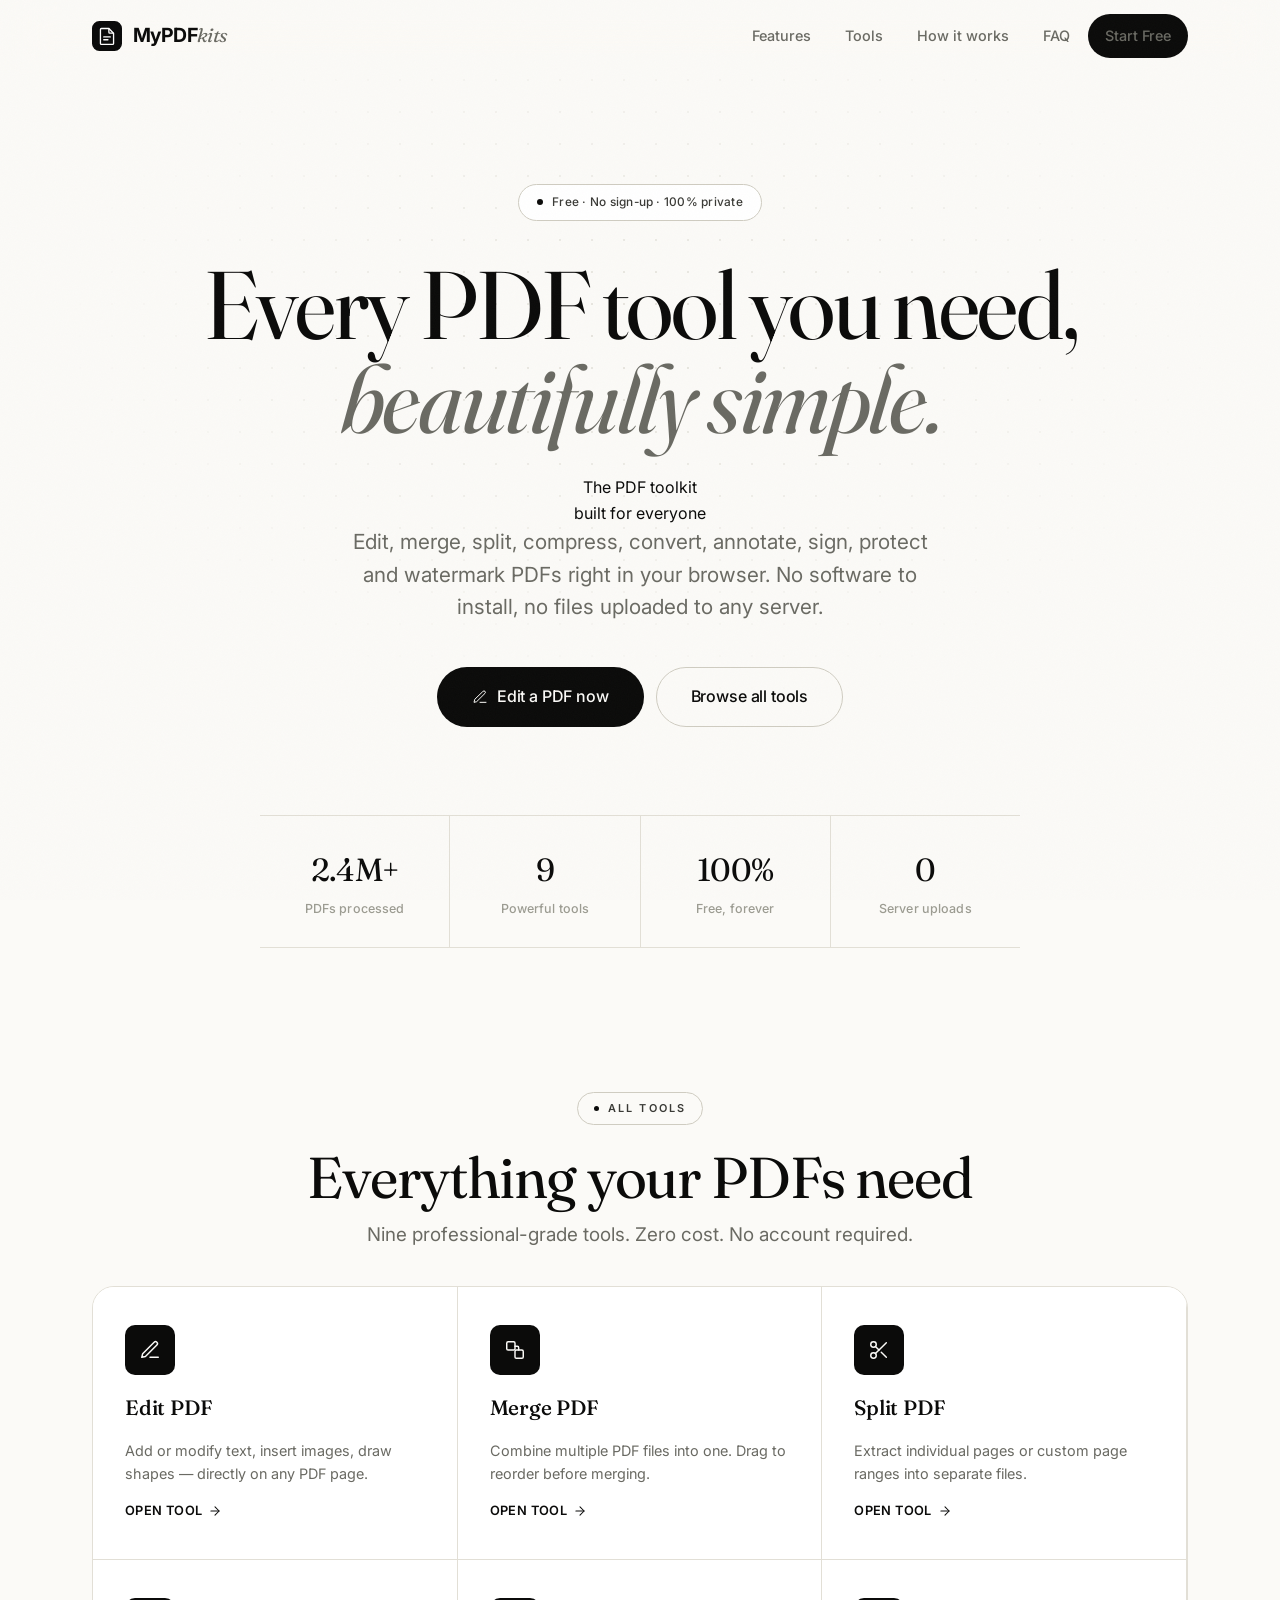
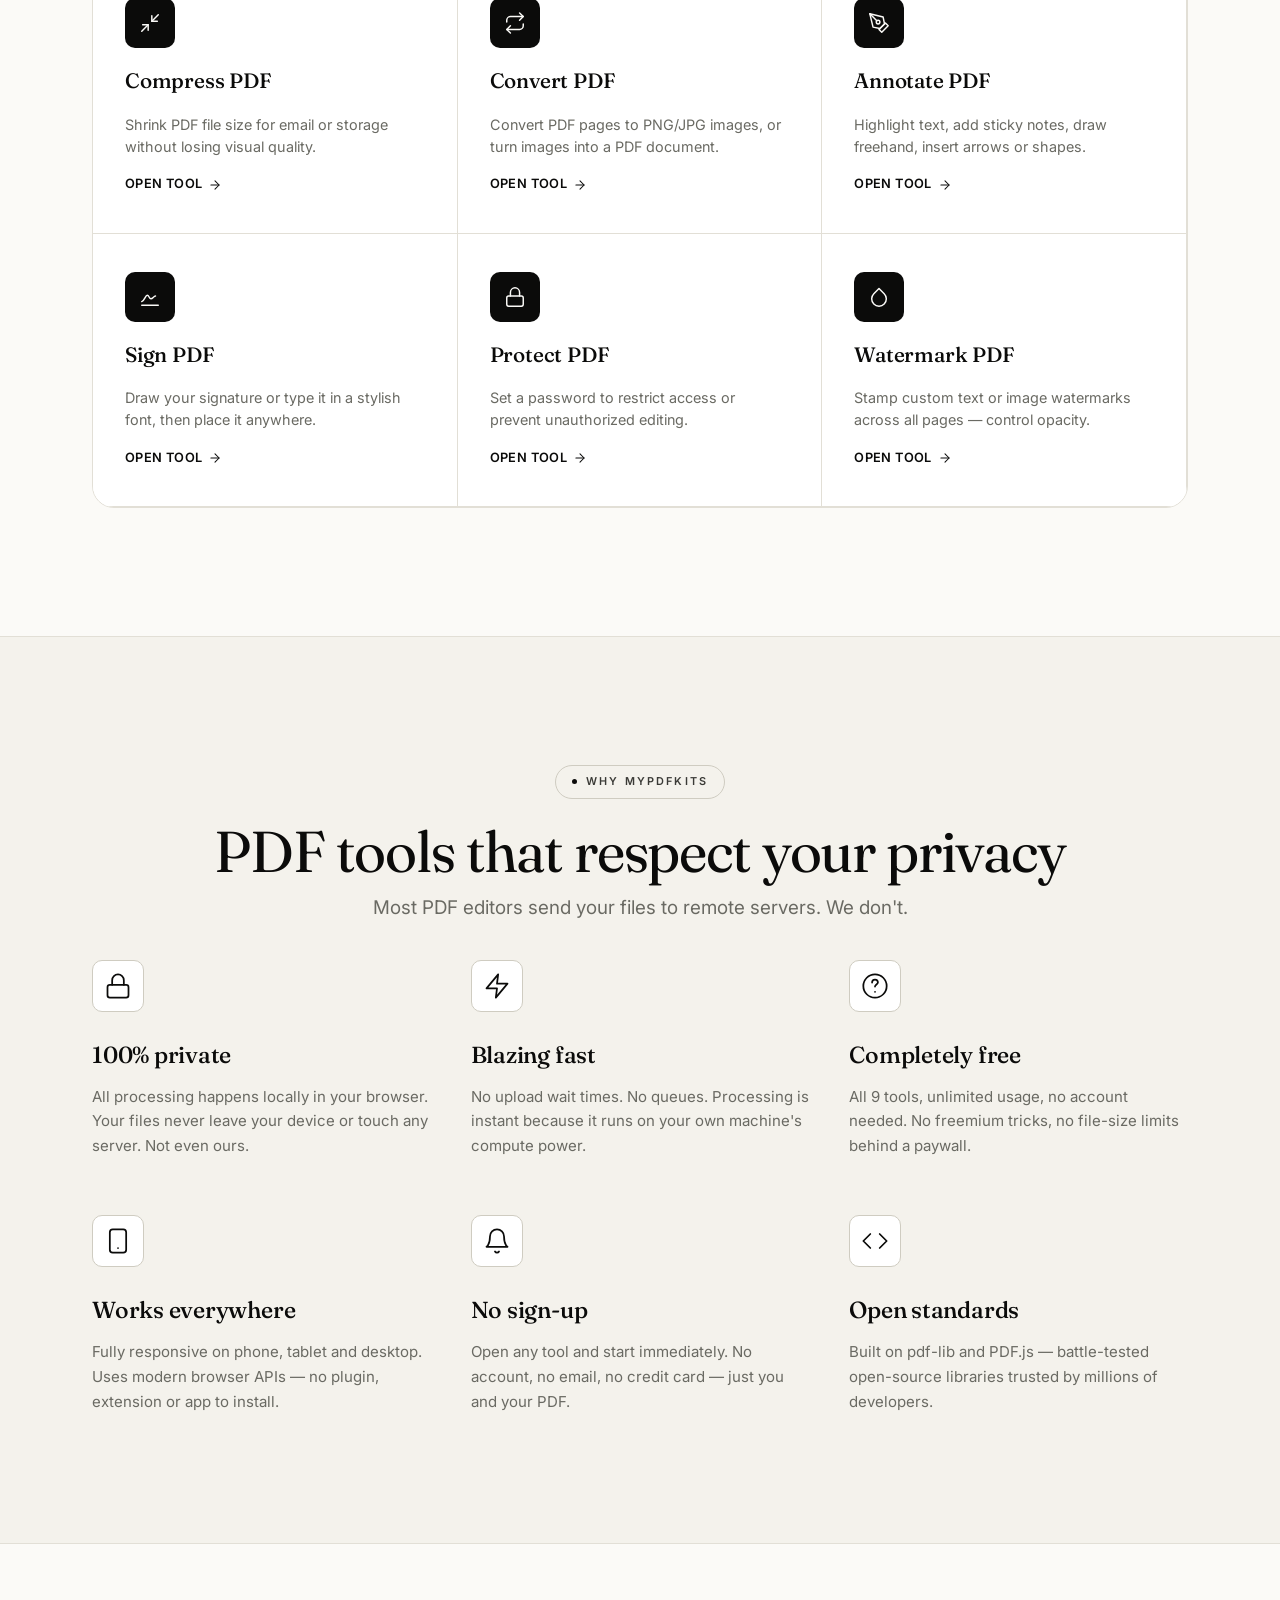
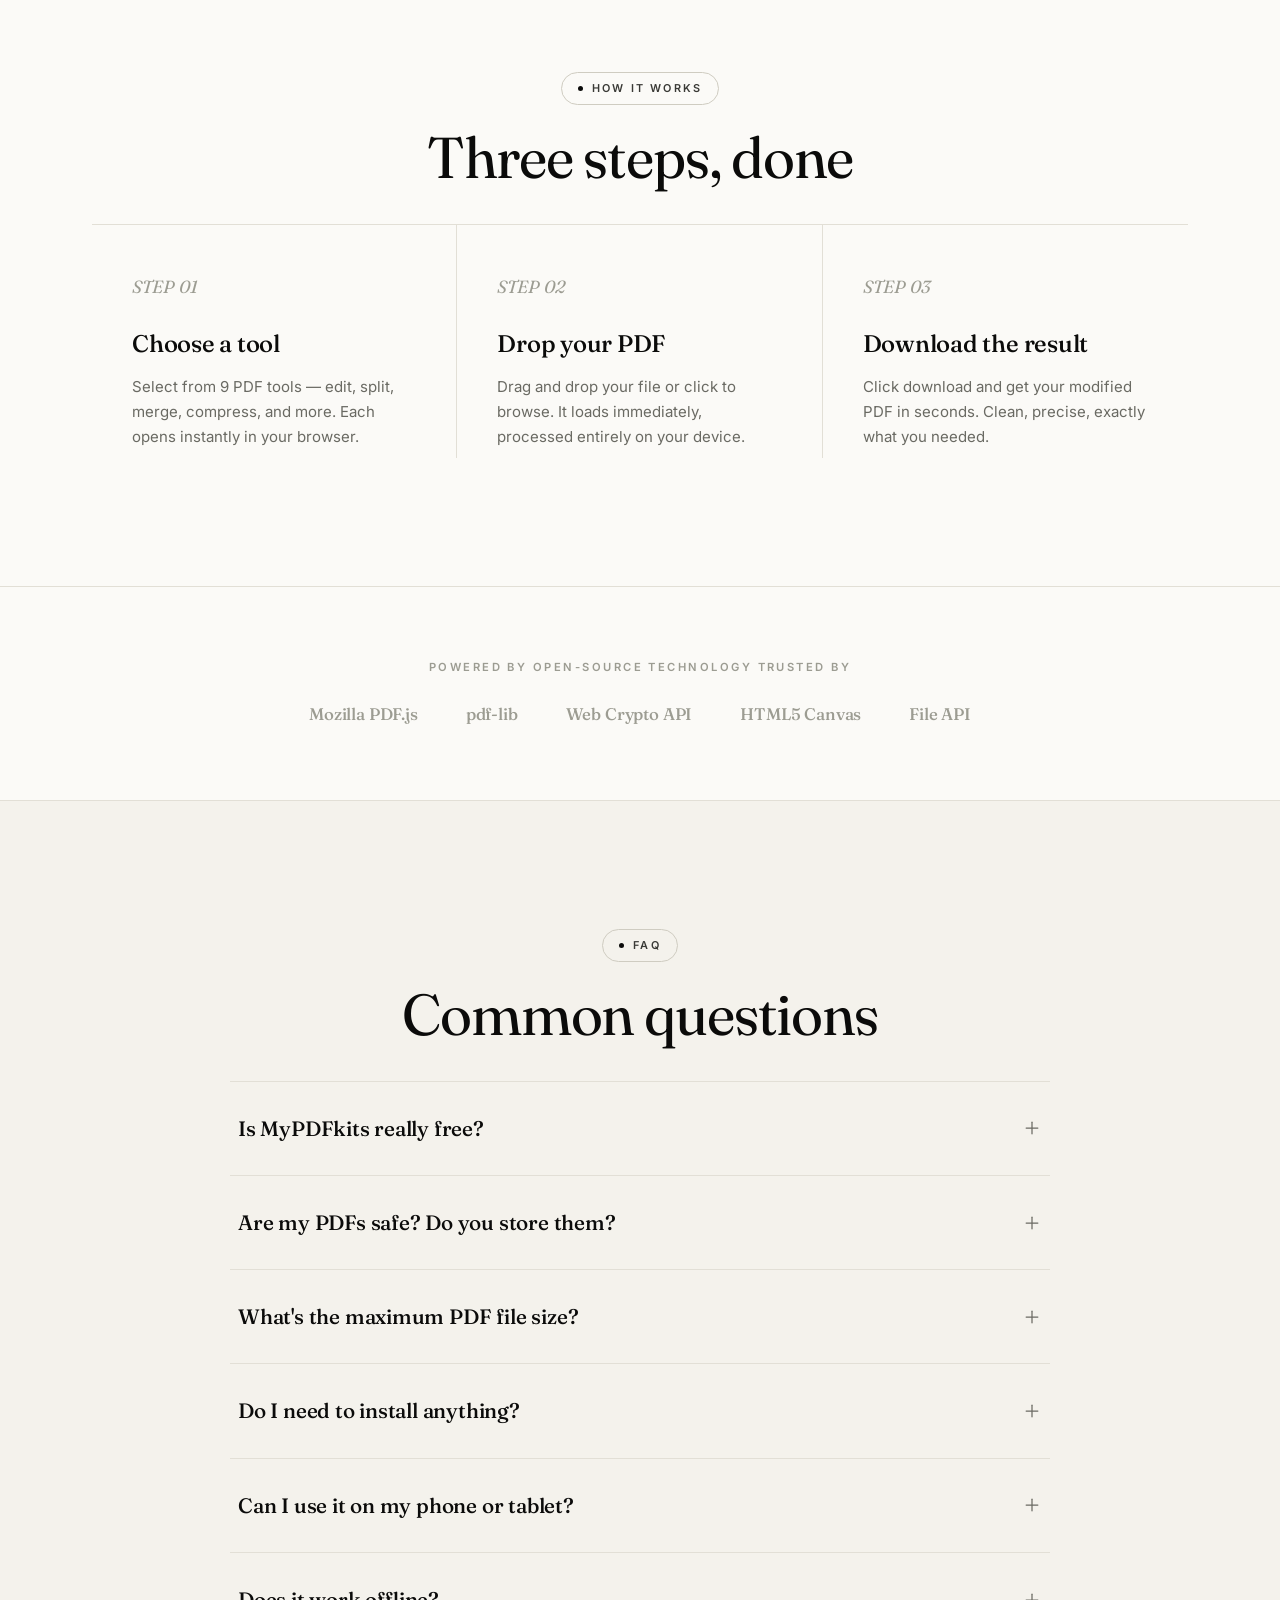
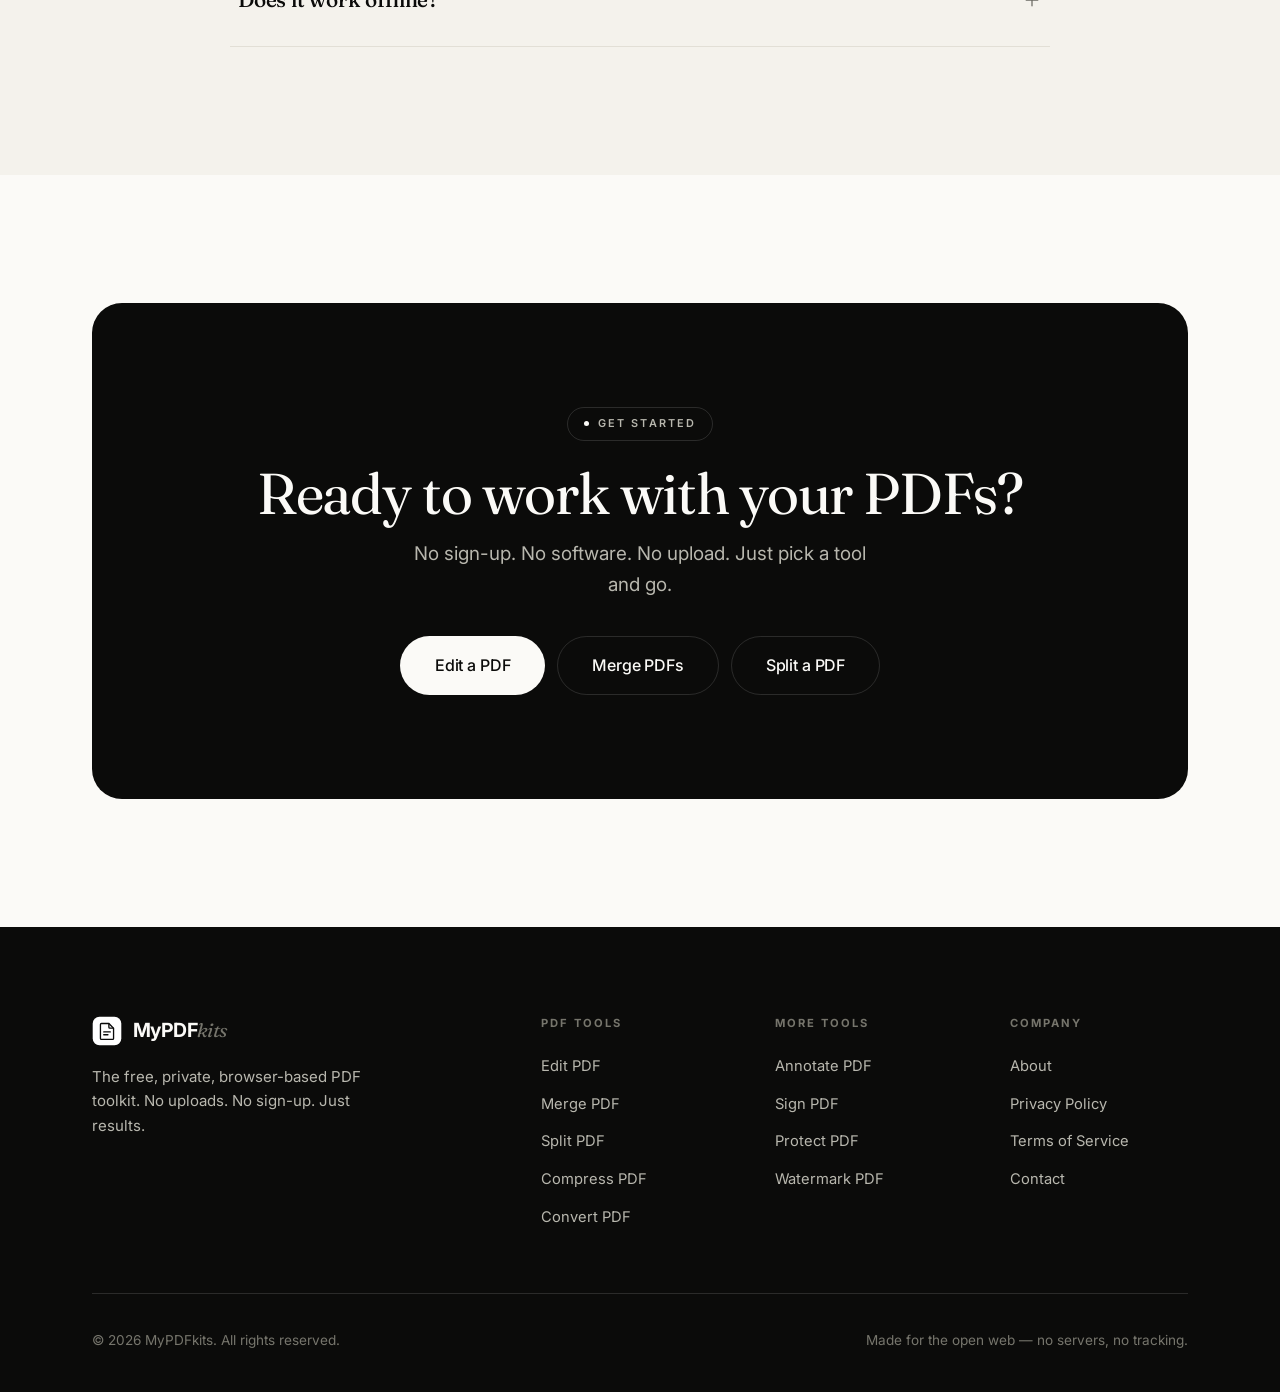
==== commit a7fec8ad: "Premium editorial redesign — Fraunces serif display, warm paper monochrome, refined detailing" ====
--- a/index.html
+++ b/index.html
@@ -86,6 +86,9 @@
         <div class="hero-eyebrow"><span class="dot"></span> Free · No sign-up · 100% private</div>
 
         <h1 class="display-1 hero-title">
+          Every PDF tool you need,<br>
+          <span class="serif-italic muted">beautifully simple.</span>
+        </h1>
           The PDF toolkit<br>
           <span class="muted">built for everyone</span>
         </h1>
--- a/assets/css/style.css
+++ b/assets/css/style.css
@@ -1,60 +1,60 @@
 /* ============================================================
    MYPDFKITS — DESIGN SYSTEM
-   Premium Monochrome · Black & White
+   Premium Editorial Monochrome · Fraunces + Inter
    ============================================================ */
 
-@import url('https://fonts.googleapis.com/css2?family=Inter:wght@400;500;600;700;800;900&display=swap');
+@import url('https://fonts.googleapis.com/css2?family=Fraunces:ital,opsz,wght@0,9..144,300..600;1,9..144,300..500&family=Inter:wght@400;500;600;700;800&display=swap');
 
 /* ── TOKENS ─────────────────────────────────────────────── */
 :root {
-  /* Surfaces */
-  --bg:           #FFFFFF;
-  --bg-soft:      #FAFAFA;
-  --bg-mute:      #F4F4F4;
+  /* Surfaces — warm paper monochrome */
+  --bg:           #FBFAF7;
+  --bg-soft:      #F4F2EC;
+  --bg-mute:      #ECEAE2;
   --bg-card:      #FFFFFF;
-  --bg-invert:    #0A0A0A;
-  --bg-invert-2:  #161616;
+  --bg-invert:    #0B0B0A;
+  --bg-invert-2:  #1A1A18;
 
   /* Ink */
-  --ink:          #0A0A0A;
-  --ink-2:        #404040;
-  --ink-3:        #6B6B6B;
-  --ink-4:        #9A9A9A;
-  --on-invert:    #FFFFFF;
-  --on-invert-2:  #B5B5B5;
-  --on-invert-3:  #7A7A7A;
+  --ink:          #0B0B0A;
+  --ink-2:        #3A3A36;
+  --ink-3:        #6A6A63;
+  --ink-4:        #9C9C92;
+  --on-invert:    #FBFAF7;
+  --on-invert-2:  #B8B7AE;
+  --on-invert-3:  #76756C;
 
   /* Lines */
-  --line:         #E6E6E6;
-  --line-2:       #D4D4D4;
-  --line-strong:  #0A0A0A;
-  --line-invert:  rgba(255,255,255,0.14);
+  --line:         #E2DFD6;
+  --line-2:       #CFCcC1;
+  --line-strong:  #0B0B0A;
+  --line-invert:  rgba(255,255,255,0.13);
 
   --font:         'Inter', -apple-system, BlinkMacSystemFont, 'Segoe UI', sans-serif;
-
-  --container:    1180px;
+  --serif:        'Fraunces', 'Times New Roman', Georgia, serif;
+
+  --container:    1160px;
+  --container-wide: 1320px;
   --radius-sm:    6px;
   --radius-md:    10px;
-  --radius-lg:    14px;
-  --radius-xl:    20px;
-  --radius-2xl:   28px;
+  --radius-lg:    16px;
+  --radius-xl:    22px;
+  --radius-2xl:   30px;
   --radius-full:  9999px;
 
-  --shadow-xs:    0 1px 2px rgba(0,0,0,0.04);
-  --shadow-sm:    0 2px 8px rgba(0,0,0,0.06);
-  --shadow-md:    0 8px 30px rgba(0,0,0,0.08);
-  --shadow-lg:    0 20px 50px rgba(0,0,0,0.12);
-
-  --t-fast:  0.15s ease;
-  --t-mid:   0.25s cubic-bezier(0.4,0,0.2,1);
-  --t-slow:  0.4s cubic-bezier(0.4,0,0.2,1);
+  --shadow-xs:    0 1px 2px rgba(11,11,10,0.04);
+  --shadow-sm:    0 2px 10px rgba(11,11,10,0.05);
+  --shadow-md:    0 12px 40px rgba(11,11,10,0.08);
+  --shadow-lg:    0 30px 70px rgba(11,11,10,0.14);
+
+  --t-fast:  0.18s cubic-bezier(0.4,0,0.2,1);
+  --t-mid:   0.3s cubic-bezier(0.4,0,0.2,1);
+  --t-slow:  0.5s cubic-bezier(0.16,1,0.3,1);
 }
 
 /* ── RESET ──────────────────────────────────────────────── */
 *, *::before, *::after { box-sizing: border-box; margin: 0; padding: 0; }
-
 html { scroll-behavior: smooth; -webkit-tap-highlight-color: transparent; }
-
 body {
   font-family: var(--font);
   background: var(--bg);
@@ -63,289 +63,259 @@
   overflow-x: hidden;
   -webkit-font-smoothing: antialiased;
   text-rendering: optimizeLegibility;
-}
-
+  font-feature-settings: "kern" 1, "liga" 1;
+}
 a { color: inherit; text-decoration: none; }
 img { max-width: 100%; height: auto; display: block; }
 button { cursor: pointer; font-family: var(--font); border: none; background: none; color: inherit; }
 ul { list-style: none; }
 svg { display: block; }
+::selection { background: var(--ink); color: var(--bg); }
+
+/* Subtle paper grain overlay */
+body::before {
+  content: ''; position: fixed; inset: 0; z-index: 9999; pointer-events: none; opacity: 0.025;
+  background-image: url("data:image/svg+xml,%3Csvg xmlns='http://www.w3.org/2000/svg' width='120' height='120'%3E%3Cfilter id='n'%3E%3CfeTurbulence type='fractalNoise' baseFrequency='0.85' numOctaves='3' stitchTiles='stitch'/%3E%3C/filter%3E%3Crect width='100%25' height='100%25' filter='url(%23n)'/%3E%3C/svg%3E");
+}
 
 /* ── ICON SIZING ────────────────────────────────────────── */
-.ico    { width: 20px; height: 20px; stroke: currentColor; stroke-width: 1.6; fill: none; stroke-linecap: round; stroke-linejoin: round; flex-shrink: 0; }
+.ico    { width: 20px; height: 20px; stroke: currentColor; stroke-width: 1.5; fill: none; stroke-linecap: round; stroke-linejoin: round; flex-shrink: 0; }
 .ico-sm { width: 16px; height: 16px; }
 .ico-lg { width: 28px; height: 28px; }
 .ico-xl { width: 32px; height: 32px; }
 
 /* ── LAYOUT ─────────────────────────────────────────────── */
-.container { max-width: var(--container); margin: 0 auto; padding: 0 28px; position: relative; }
-.section { padding: 112px 0; }
-.section-sm { padding: 64px 0; }
+.container { max-width: var(--container); margin: 0 auto; padding: 0 32px; position: relative; }
+.section { padding: 128px 0; }
+.section-sm { padding: 72px 0; }
 
 /* ── TYPOGRAPHY ─────────────────────────────────────────── */
-.display-1 { font-size: clamp(2.75rem, 6.5vw, 5rem);  font-weight: 800; line-height: 1.02; letter-spacing: -0.04em; }
-.display-2 { font-size: clamp(2rem, 4.2vw, 3.25rem);  font-weight: 800; line-height: 1.06; letter-spacing: -0.035em; }
-.heading-1 { font-size: clamp(1.5rem, 3vw, 2rem);     font-weight: 700; line-height: 1.15; letter-spacing: -0.02em; }
+.display-1 {
+  font-family: var(--serif); font-weight: 400;
+  font-size: clamp(3rem, 7.5vw, 6rem); line-height: 0.98;
+  letter-spacing: -0.025em; font-optical-sizing: auto;
+}
+.display-2 {
+  font-family: var(--serif); font-weight: 400;
+  font-size: clamp(2.2rem, 4.8vw, 3.6rem); line-height: 1.02;
+  letter-spacing: -0.02em;
+}
+.heading-1 {
+  font-family: var(--serif); font-weight: 500;
+  font-size: clamp(1.6rem, 3vw, 2.1rem); line-height: 1.1; letter-spacing: -0.015em;
+}
 .heading-2 { font-size: 1.2rem; font-weight: 600; line-height: 1.3; letter-spacing: -0.01em; }
-.body-lg   { font-size: 1.15rem; line-height: 1.6; color: var(--ink-3); }
+.serif-italic { font-family: var(--serif); font-style: italic; font-weight: 400; }
+.body-lg   { font-size: 1.18rem; line-height: 1.6; color: var(--ink-3); font-weight: 400; }
 .body-md   { font-size: 1rem; line-height: 1.65; color: var(--ink-3); }
-.label     { font-size: 0.72rem; font-weight: 600; letter-spacing: 0.14em; text-transform: uppercase; color: var(--ink-4); }
+.label     { font-size: 0.7rem; font-weight: 600; letter-spacing: 0.22em; text-transform: uppercase; color: var(--ink-4); }
 
 .section-badge {
-  display: inline-flex; align-items: center; gap: 7px;
-  padding: 6px 14px; border-radius: var(--radius-full);
+  display: inline-flex; align-items: center; gap: 9px;
+  padding: 7px 16px; border-radius: var(--radius-full);
   border: 1px solid var(--line-2);
-  font-size: 0.72rem; font-weight: 600; color: var(--ink-2);
-  letter-spacing: 0.12em; text-transform: uppercase; margin-bottom: 20px;
-}
-.section-badge .dot { width: 6px; height: 6px; border-radius: 50%; background: var(--ink); }
+  font-size: 0.68rem; font-weight: 600; color: var(--ink-2);
+  letter-spacing: 0.2em; text-transform: uppercase; margin-bottom: 24px;
+}
+.section-badge .dot { width: 5px; height: 5px; border-radius: 50%; background: var(--ink); }
 
 /* ── BUTTONS ─────────────────────────────────────────────── */
 .btn {
   display: inline-flex; align-items: center; justify-content: center;
-  gap: 8px; padding: 12px 22px; border-radius: var(--radius-full);
-  font-size: 0.92rem; font-weight: 600; letter-spacing: -0.01em;
+  gap: 9px; padding: 13px 24px; border-radius: var(--radius-full);
+  font-size: 0.92rem; font-weight: 500; letter-spacing: -0.01em;
   transition: all var(--t-mid); white-space: nowrap; position: relative;
-  border: 1px solid transparent;
-}
+  border: 1px solid transparent; overflow: hidden;
+}
+.btn .ico, .btn .ico-sm { transition: transform var(--t-mid); }
 .btn-primary { background: var(--ink); color: var(--on-invert); }
-.btn-primary:hover { background: #262626; transform: translateY(-1px); box-shadow: var(--shadow-md); }
+.btn-primary:hover { transform: translateY(-2px); box-shadow: var(--shadow-md); }
+.btn-primary:hover .ico-sm, .btn-primary:hover .ico { transform: translateX(3px); }
 .btn-primary:active { transform: translateY(0); }
-
-.btn-secondary { background: var(--bg); color: var(--ink); border-color: var(--line-2); }
-.btn-secondary:hover { border-color: var(--ink); background: var(--bg-soft); transform: translateY(-1px); }
-
+.btn-secondary { background: transparent; color: var(--ink); border-color: var(--line-2); }
+.btn-secondary:hover { border-color: var(--ink); background: var(--bg-card); transform: translateY(-2px); box-shadow: var(--shadow-sm); }
 .btn-ghost { color: var(--ink-2); }
 .btn-ghost:hover { color: var(--ink); }
-
-/* Inverted context (dark sections) */
-.on-dark .btn-primary { background: var(--bg); color: var(--ink); }
-.on-dark .btn-primary:hover { background: var(--bg-mute); }
+.on-dark .btn-primary { background: var(--on-invert); color: var(--ink); }
+.on-dark .btn-primary:hover { background: #fff; }
 .on-dark .btn-secondary { background: transparent; color: var(--on-invert); border-color: var(--line-invert); }
-.on-dark .btn-secondary:hover { border-color: var(--on-invert); background: rgba(255,255,255,0.06); }
-
-.btn-lg { padding: 15px 32px; font-size: 1rem; }
-.btn-sm { padding: 8px 16px; font-size: 0.83rem; }
+.on-dark .btn-secondary:hover { border-color: var(--on-invert); background: rgba(255,255,255,0.05); }
+.btn-lg { padding: 16px 34px; font-size: 1rem; }
+.btn-sm { padding: 9px 18px; font-size: 0.83rem; }
 
 /* ── NAVBAR ─────────────────────────────────────────────── */
 .navbar {
   position: fixed; top: 0; left: 0; right: 0; z-index: 100;
-  background: rgba(255,255,255,0.78);
-  backdrop-filter: blur(20px) saturate(180%);
-  -webkit-backdrop-filter: blur(20px) saturate(180%);
-  border-bottom: 1px solid transparent;
-  transition: all var(--t-mid);
-}
-.navbar.scrolled { border-bottom-color: var(--line); }
-
-.nav-inner {
-  display: flex; align-items: center; justify-content: space-between;
-  max-width: var(--container); margin: 0 auto; padding: 0 28px; height: 66px;
-}
-.nav-logo { display: flex; align-items: center; gap: 10px; font-size: 1.2rem; font-weight: 800; letter-spacing: -0.03em; }
+  background: rgba(251,250,247,0.72);
+  backdrop-filter: blur(24px) saturate(160%);
+  -webkit-backdrop-filter: blur(24px) saturate(160%);
+  border-bottom: 1px solid transparent; transition: all var(--t-mid);
+}
+.navbar.scrolled { border-bottom-color: var(--line); background: rgba(251,250,247,0.88); }
+.nav-inner { display: flex; align-items: center; justify-content: space-between; max-width: var(--container); margin: 0 auto; padding: 0 32px; height: 72px; }
+.nav-logo { display: flex; align-items: center; gap: 11px; font-size: 1.22rem; font-weight: 700; letter-spacing: -0.03em; }
 .nav-logo svg { width: 30px; height: 30px; flex-shrink: 0; }
-.nav-logo .logo-accent { color: var(--ink-3); }
-
-.nav-links { display: flex; align-items: center; gap: 4px; }
-.nav-links a {
-  padding: 8px 14px; border-radius: var(--radius-full);
-  color: var(--ink-3); font-size: 0.9rem; font-weight: 500;
-  transition: color var(--t-fast);
-}
+.nav-logo .logo-accent { color: var(--ink-3); font-weight: 400; font-family: var(--serif); font-style: italic; }
+.nav-links { display: flex; align-items: center; gap: 2px; }
+.nav-links a { padding: 9px 16px; border-radius: var(--radius-full); color: var(--ink-3); font-size: 0.9rem; font-weight: 500; transition: color var(--t-fast); }
 .nav-links a:hover { color: var(--ink); }
-
 .nav-toggle { display: none; flex-direction: column; gap: 5px; padding: 8px; }
 .nav-toggle span { display: block; width: 22px; height: 1.5px; background: var(--ink); border-radius: 2px; transition: all var(--t-mid); }
-
-.nav-mobile {
-  display: none; position: fixed; top: 66px; left: 0; right: 0;
-  background: rgba(255,255,255,0.98); backdrop-filter: blur(20px);
-  border-bottom: 1px solid var(--line); padding: 16px 28px 24px; z-index: 99;
-}
+.nav-mobile { display: none; position: fixed; top: 72px; left: 0; right: 0; background: rgba(251,250,247,0.98); backdrop-filter: blur(24px); border-bottom: 1px solid var(--line); padding: 16px 32px 28px; z-index: 99; }
 .nav-mobile.open { display: flex; flex-direction: column; gap: 4px; }
-.nav-mobile a { padding: 12px 16px; border-radius: var(--radius-md); color: var(--ink-2); font-weight: 500; transition: all var(--t-fast); }
+.nav-mobile a { padding: 13px 16px; border-radius: var(--radius-md); color: var(--ink-2); font-weight: 500; transition: all var(--t-fast); }
 .nav-mobile a:hover { color: var(--ink); background: var(--bg-mute); }
 
 /* ── HERO ────────────────────────────────────────────────── */
-.hero { padding: 168px 0 100px; position: relative; overflow: hidden; }
-.hero-content { text-align: center; max-width: 880px; margin: 0 auto; position: relative; z-index: 1; }
+.hero { padding: 184px 0 112px; position: relative; overflow: hidden; }
+.hero-content { text-align: center; max-width: 920px; margin: 0 auto; position: relative; z-index: 1; }
 .hero-eyebrow {
-  display: inline-flex; align-items: center; gap: 8px;
-  padding: 7px 16px; border: 1px solid var(--line-2); border-radius: var(--radius-full);
-  font-size: 0.78rem; font-weight: 600; color: var(--ink-2);
-  letter-spacing: 0.04em; margin-bottom: 32px;
-}
-.hero-eyebrow .dot { width: 7px; height: 7px; border-radius: 50%; background: var(--ink); }
-.hero-title { margin-bottom: 28px; }
-.hero-title .muted { color: var(--ink-4); }
-.hero-sub { font-size: clamp(1.05rem, 2vw, 1.25rem); color: var(--ink-3); max-width: 620px; margin: 0 auto 40px; line-height: 1.6; }
-.hero-ctas { display: flex; gap: 12px; justify-content: center; flex-wrap: wrap; margin-bottom: 80px; }
-.hero-stats { display: flex; gap: 0; justify-content: center; flex-wrap: wrap; border: 1px solid var(--line); border-radius: var(--radius-lg); overflow: hidden; max-width: 720px; margin: 0 auto; }
-.hero-stat { flex: 1; min-width: 150px; padding: 24px 20px; border-right: 1px solid var(--line); }
+  display: inline-flex; align-items: center; gap: 9px;
+  padding: 8px 18px; border: 1px solid var(--line-2); border-radius: var(--radius-full);
+  font-size: 0.74rem; font-weight: 500; color: var(--ink-2);
+  letter-spacing: 0.02em; margin-bottom: 36px; background: var(--bg-card);
+}
+.hero-eyebrow .dot { width: 6px; height: 6px; border-radius: 50%; background: var(--ink); }
+.hero-title { margin-bottom: 30px; }
+.hero-title .muted { color: var(--ink-3); }
+.hero-sub { font-size: clamp(1.08rem, 1.9vw, 1.3rem); color: var(--ink-3); max-width: 600px; margin: 0 auto 44px; line-height: 1.55; }
+.hero-ctas { display: flex; gap: 12px; justify-content: center; flex-wrap: wrap; margin-bottom: 88px; }
+.hero-stats { display: flex; gap: 0; justify-content: center; flex-wrap: wrap; border-top: 1px solid var(--line); border-bottom: 1px solid var(--line); max-width: 760px; margin: 0 auto; }
+.hero-stat { flex: 1; min-width: 150px; padding: 28px 20px; border-right: 1px solid var(--line); }
 .hero-stat:last-child { border-right: none; }
-.hero-stat-num { font-size: 1.7rem; font-weight: 800; letter-spacing: -0.03em; }
-.hero-stat-label { font-size: 0.8rem; color: var(--ink-4); font-weight: 500; margin-top: 2px; }
-
-/* Hero backdrop — subtle dotted grid */
-.hero-backdrop { position: absolute; inset: 0; z-index: 0; pointer-events: none;
+.hero-stat-num { font-family: var(--serif); font-size: 2rem; font-weight: 400; letter-spacing: -0.02em; }
+.hero-stat-label { font-size: 0.78rem; color: var(--ink-4); font-weight: 500; margin-top: 4px; letter-spacing: 0.01em; }
+.hero-backdrop {
+  position: absolute; inset: 0; z-index: 0; pointer-events: none;
   background-image: radial-gradient(var(--line-2) 1px, transparent 1px);
-  background-size: 28px 28px;
-  -webkit-mask-image: radial-gradient(ellipse 70% 55% at 50% 35%, #000 0%, transparent 75%);
-  mask-image: radial-gradient(ellipse 70% 55% at 50% 35%, #000 0%, transparent 75%);
-  opacity: 0.6;
+  background-size: 32px 32px;
+  -webkit-mask-image: radial-gradient(ellipse 65% 50% at 50% 32%, #000 0%, transparent 72%);
+  mask-image: radial-gradient(ellipse 65% 50% at 50% 32%, #000 0%, transparent 72%);
+  opacity: 0.5;
 }
 
 /* ── TOOLS GRID ─────────────────────────────────────────── */
-.tools-grid { display: grid; grid-template-columns: repeat(3, 1fr); gap: 0; border: 1px solid var(--line); border-radius: var(--radius-xl); overflow: hidden; background: var(--line); }
+.tools-grid { display: grid; grid-template-columns: repeat(3, 1fr); gap: 0; border: 1px solid var(--line); border-radius: var(--radius-xl); overflow: hidden; background: var(--bg-card); }
 .tool-card {
-  background: var(--bg); padding: 32px 28px;
-  display: flex; flex-direction: column; gap: 14px;
+  background: var(--bg-card); padding: 38px 32px;
+  display: flex; flex-direction: column; gap: 16px;
   position: relative; transition: background var(--t-mid);
-  border: 0.5px solid var(--line);
+  border-right: 1px solid var(--line); border-bottom: 1px solid var(--line);
 }
 .tool-card:hover { background: var(--bg-soft); }
 .tool-card-icon {
-  width: 48px; height: 48px; border-radius: var(--radius-md);
+  width: 50px; height: 50px; border-radius: var(--radius-md);
   display: flex; align-items: center; justify-content: center;
   background: var(--ink); color: var(--on-invert);
   transition: transform var(--t-mid);
 }
-.tool-card:hover .tool-card-icon { transform: translateY(-2px); }
-.tool-card-icon .ico { width: 22px; height: 22px; stroke-width: 1.7; }
-.tool-card-name { font-size: 1.05rem; font-weight: 700; letter-spacing: -0.02em; }
+.tool-card:hover .tool-card-icon { transform: translateY(-3px) rotate(-3deg); }
+.tool-card-icon .ico { width: 22px; height: 22px; stroke-width: 1.6; }
+.tool-card-name { font-family: var(--serif); font-size: 1.3rem; font-weight: 500; letter-spacing: -0.01em; }
 .tool-card-desc { font-size: 0.9rem; color: var(--ink-3); line-height: 1.55; }
-.tool-card-link { margin-top: auto; font-size: 0.83rem; font-weight: 600; color: var(--ink); display: flex; align-items: center; gap: 5px; transition: gap var(--t-fast); }
-.tool-card:hover .tool-card-link { gap: 9px; }
-.tool-card-link .ico-sm { width: 15px; height: 15px; }
+.tool-card-link { margin-top: auto; font-size: 0.8rem; font-weight: 600; color: var(--ink); display: flex; align-items: center; gap: 6px; letter-spacing: 0.03em; text-transform: uppercase; transition: gap var(--t-fast); }
+.tool-card:hover .tool-card-link { gap: 11px; }
+.tool-card-link .ico-sm { width: 14px; height: 14px; }
 
 /* ── FEATURES ───────────────────────────────────────────── */
-.features-grid { display: grid; grid-template-columns: repeat(3, 1fr); gap: 28px; }
-.feature-card { padding: 4px; }
-.feature-icon {
-  width: 48px; height: 48px; border-radius: var(--radius-md);
-  border: 1px solid var(--line-2); display: flex; align-items: center; justify-content: center;
-  margin-bottom: 20px; color: var(--ink);
-}
-.feature-title { font-size: 1.1rem; font-weight: 700; margin-bottom: 9px; letter-spacing: -0.02em; }
-.feature-desc { font-size: 0.92rem; color: var(--ink-3); line-height: 1.6; }
+.features-grid { display: grid; grid-template-columns: repeat(3, 1fr); gap: 56px 40px; }
+.feature-card { padding: 0; }
+.feature-icon { width: 52px; height: 52px; border-radius: var(--radius-md); border: 1px solid var(--line-2); display: flex; align-items: center; justify-content: center; margin-bottom: 24px; color: var(--ink); background: var(--bg-card); }
+.feature-title { font-family: var(--serif); font-size: 1.45rem; font-weight: 500; margin-bottom: 12px; letter-spacing: -0.01em; }
+.feature-desc { font-size: 0.94rem; color: var(--ink-3); line-height: 1.65; }
 
 /* ── STEPS ───────────────────────────────────────────────── */
-.steps-grid { display: grid; grid-template-columns: repeat(3, 1fr); gap: 0; border: 1px solid var(--line); border-radius: var(--radius-xl); overflow: hidden; }
-.step { padding: 40px 32px; border-right: 1px solid var(--line); }
+.steps-grid { display: grid; grid-template-columns: repeat(3, 1fr); gap: 0; border-top: 1px solid var(--line); }
+.step { padding: 48px 40px 8px; border-right: 1px solid var(--line); }
 .step:last-child { border-right: none; }
-.step-num { font-size: 0.8rem; font-weight: 700; color: var(--ink-4); letter-spacing: 0.1em; margin-bottom: 20px; }
-.step-title { font-size: 1.15rem; font-weight: 700; margin-bottom: 10px; letter-spacing: -0.02em; }
-.step-desc { font-size: 0.92rem; color: var(--ink-3); line-height: 1.6; }
+.step-num { font-family: var(--serif); font-style: italic; font-size: 1.1rem; color: var(--ink-4); margin-bottom: 24px; }
+.step-title { font-family: var(--serif); font-size: 1.5rem; font-weight: 500; margin-bottom: 12px; letter-spacing: -0.01em; }
+.step-desc { font-size: 0.94rem; color: var(--ink-3); line-height: 1.65; }
 
 /* ── FAQ ─────────────────────────────────────────────────── */
 .faq-list { display: flex; flex-direction: column; max-width: 820px; margin: 0 auto; border-top: 1px solid var(--line); }
 .faq-item { border-bottom: 1px solid var(--line); }
-.faq-q {
-  padding: 24px 8px; font-size: 1.02rem; font-weight: 600; letter-spacing: -0.01em;
-  display: flex; justify-content: space-between; align-items: center;
-  cursor: pointer; user-select: none; gap: 16px;
-}
-.faq-q .ico { transition: transform var(--t-mid); color: var(--ink-3); }
+.faq-q { padding: 30px 8px; font-family: var(--serif); font-size: 1.3rem; font-weight: 500; letter-spacing: -0.01em; display: flex; justify-content: space-between; align-items: center; cursor: pointer; user-select: none; gap: 20px; transition: color var(--t-fast); }
+.faq-q:hover { color: var(--ink-2); }
+.faq-q .ico { transition: transform var(--t-mid); color: var(--ink-3); flex-shrink: 0; }
 .faq-item.open .faq-q .ico { transform: rotate(45deg); }
-.faq-a { padding: 0 8px; max-height: 0; overflow: hidden; font-size: 0.95rem; color: var(--ink-3); line-height: 1.65; transition: max-height var(--t-slow), padding var(--t-slow); }
-.faq-item.open .faq-a { max-height: 240px; padding: 0 8px 24px; }
+.faq-a { padding: 0 8px; max-height: 0; overflow: hidden; font-size: 1rem; color: var(--ink-3); line-height: 1.7; transition: max-height var(--t-slow), padding var(--t-slow); }
+.faq-item.open .faq-a { max-height: 260px; padding: 0 8px 30px; }
 
 /* ── CTA BANNER (inverted) ──────────────────────────────── */
-.cta-banner {
-  background: var(--bg-invert); color: var(--on-invert);
-  border-radius: var(--radius-2xl); padding: 88px 48px; text-align: center;
-  position: relative; overflow: hidden;
-}
+.cta-banner { background: var(--bg-invert); color: var(--on-invert); border-radius: var(--radius-2xl); padding: 104px 48px; text-align: center; position: relative; overflow: hidden; }
 .cta-banner .section-badge { border-color: var(--line-invert); color: var(--on-invert-2); }
 .cta-banner .section-badge .dot { background: var(--on-invert); }
 .cta-banner .body-lg { color: var(--on-invert-2); }
-.cta-backdrop { position: absolute; inset: 0; z-index: 0; pointer-events: none;
-  background-image: radial-gradient(rgba(255,255,255,0.08) 1px, transparent 1px);
-  background-size: 26px 26px;
-  -webkit-mask-image: radial-gradient(ellipse 60% 60% at 50% 50%, #000, transparent 75%);
-  mask-image: radial-gradient(ellipse 60% 60% at 50% 50%, #000, transparent 75%);
+.cta-backdrop {
+  position: absolute; inset: 0; z-index: 0; pointer-events: none;
+  background-image: radial-gradient(rgba(255,255,255,0.07) 1px, transparent 1px);
+  background-size: 28px 28px;
+  -webkit-mask-image: radial-gradient(ellipse 55% 60% at 50% 50%, #000, transparent 72%);
+  mask-image: radial-gradient(ellipse 55% 60% at 50% 50%, #000, transparent 72%);
 }
 .cta-banner > * { position: relative; z-index: 1; }
 
 /* ── FOOTER ─────────────────────────────────────────────── */
-footer { background: var(--bg-invert); color: var(--on-invert); padding: 72px 0 36px; }
-.footer-grid { display: grid; grid-template-columns: 2fr 1fr 1fr 1fr; gap: 48px; margin-bottom: 56px; }
+footer { background: var(--bg-invert); color: var(--on-invert); padding: 88px 0 40px; }
+.footer-grid { display: grid; grid-template-columns: 2.2fr 1fr 1fr 1fr; gap: 56px; margin-bottom: 64px; }
 .footer-brand .nav-logo { color: var(--on-invert); }
 .footer-brand .nav-logo .logo-accent { color: var(--on-invert-3); }
-.footer-brand p { font-size: 0.92rem; color: var(--on-invert-2); margin-top: 16px; max-width: 290px; line-height: 1.6; }
-.footer-col h4 { font-size: 0.74rem; font-weight: 700; text-transform: uppercase; letter-spacing: 0.12em; color: var(--on-invert-3); margin-bottom: 18px; }
-.footer-col ul { display: flex; flex-direction: column; gap: 11px; }
+.footer-brand p { font-size: 0.94rem; color: var(--on-invert-2); margin-top: 18px; max-width: 300px; line-height: 1.65; }
+.footer-col h4 { font-size: 0.7rem; font-weight: 700; text-transform: uppercase; letter-spacing: 0.18em; color: var(--on-invert-3); margin-bottom: 20px; }
+.footer-col ul { display: flex; flex-direction: column; gap: 12px; }
 .footer-col a { font-size: 0.92rem; color: var(--on-invert-2); transition: color var(--t-fast); }
 .footer-col a:hover { color: var(--on-invert); }
-.footer-bottom { display: flex; justify-content: space-between; align-items: center; padding-top: 32px; border-top: 1px solid var(--line-invert); font-size: 0.85rem; color: var(--on-invert-3); flex-wrap: wrap; gap: 12px; }
+.footer-bottom { display: flex; justify-content: space-between; align-items: center; padding-top: 36px; border-top: 1px solid var(--line-invert); font-size: 0.85rem; color: var(--on-invert-3); flex-wrap: wrap; gap: 12px; }
 .footer-bottom .nav-logo { color: var(--on-invert); font-size: 1rem; }
 
 /* ── TOOL PAGE HERO ─────────────────────────────────────── */
-.tool-hero { padding: 132px 0 56px; text-align: center; position: relative; }
-.tool-hero-icon {
-  width: 72px; height: 72px; border-radius: var(--radius-lg);
-  display: flex; align-items: center; justify-content: center;
-  margin: 0 auto 26px; background: var(--ink); color: var(--on-invert);
-}
-.tool-hero-icon .ico { width: 32px; height: 32px; stroke-width: 1.5; }
-.tool-hero h1 { margin-bottom: 14px; }
-.tool-hero p { max-width: 560px; margin: 0 auto; }
-.breadcrumb { display: flex; align-items: center; gap: 7px; font-size: 0.82rem; color: var(--ink-4); justify-content: center; margin-bottom: 26px; }
+.tool-hero { padding: 148px 0 60px; text-align: center; position: relative; }
+.tool-hero-icon { width: 76px; height: 76px; border-radius: var(--radius-lg); display: flex; align-items: center; justify-content: center; margin: 0 auto 28px; background: var(--ink); color: var(--on-invert); box-shadow: var(--shadow-md); }
+.tool-hero-icon .ico { width: 32px; height: 32px; stroke-width: 1.4; }
+.tool-hero h1 { margin-bottom: 16px; }
+.tool-hero p { max-width: 580px; margin: 0 auto; }
+.breadcrumb { display: flex; align-items: center; gap: 8px; font-size: 0.8rem; color: var(--ink-4); justify-content: center; margin-bottom: 28px; }
 .breadcrumb a { color: var(--ink-2); font-weight: 500; }
 .breadcrumb a:hover { color: var(--ink); }
 .breadcrumb .ico-sm { width: 13px; height: 13px; }
 
 /* ── UPLOAD ZONE ────────────────────────────────────────── */
-.upload-zone {
-  border: 1.5px dashed var(--line-2); border-radius: var(--radius-xl);
-  padding: 64px 40px; text-align: center; cursor: pointer;
-  transition: all var(--t-mid); background: var(--bg-soft); position: relative;
-}
-.upload-zone:hover, .upload-zone.drag-over { border-color: var(--ink); background: var(--bg-mute); }
-.upload-icon {
-  width: 64px; height: 64px; margin: 0 auto 22px; border-radius: var(--radius-lg);
-  border: 1px solid var(--line-2); display: flex; align-items: center; justify-content: center; color: var(--ink);
-  background: var(--bg); transition: all var(--t-mid);
-}
-.upload-zone:hover .upload-icon { border-color: var(--ink); transform: translateY(-2px); }
+.upload-zone { border: 1.5px dashed var(--line-2); border-radius: var(--radius-xl); padding: 72px 40px; text-align: center; cursor: pointer; transition: all var(--t-mid); background: var(--bg-card); position: relative; }
+.upload-zone:hover, .upload-zone.drag-over { border-color: var(--ink); background: var(--bg-soft); }
+.upload-icon { width: 66px; height: 66px; margin: 0 auto 24px; border-radius: var(--radius-lg); border: 1px solid var(--line-2); display: flex; align-items: center; justify-content: center; color: var(--ink); background: var(--bg); transition: all var(--t-mid); }
+.upload-zone:hover .upload-icon { border-color: var(--ink); transform: translateY(-3px); }
 .upload-icon .ico { width: 28px; height: 28px; }
-.upload-title { font-size: 1.1rem; font-weight: 700; margin-bottom: 8px; letter-spacing: -0.02em; }
-.upload-hint { font-size: 0.9rem; color: var(--ink-4); }
+.upload-title { font-family: var(--serif); font-size: 1.4rem; font-weight: 500; margin-bottom: 10px; letter-spacing: -0.01em; }
+.upload-hint { font-size: 0.92rem; color: var(--ink-4); }
 .upload-hint b { color: var(--ink); font-weight: 600; }
-.upload-formats { display: flex; gap: 8px; justify-content: center; flex-wrap: wrap; margin-top: 18px; }
-.format-tag { padding: 3px 11px; border-radius: var(--radius-full); border: 1px solid var(--line-2); font-size: 0.72rem; font-weight: 600; color: var(--ink-4); letter-spacing: 0.02em; }
+.upload-formats { display: flex; gap: 8px; justify-content: center; flex-wrap: wrap; margin-top: 20px; }
+.format-tag { padding: 4px 12px; border-radius: var(--radius-full); border: 1px solid var(--line-2); font-size: 0.7rem; font-weight: 600; color: var(--ink-4); letter-spacing: 0.05em; text-transform: uppercase; }
 input[type="file"] { display: none; }
 
 /* ── TOOL WORKSPACE ─────────────────────────────────────── */
-.tool-workspace { background: var(--bg); border: 1px solid var(--line); border-radius: var(--radius-xl); overflow: hidden; display: none; box-shadow: var(--shadow-sm); }
+.tool-workspace { background: var(--bg-card); border: 1px solid var(--line); border-radius: var(--radius-xl); overflow: hidden; display: none; box-shadow: var(--shadow-sm); }
 .tool-workspace.visible { display: block; }
-.workspace-toolbar { display: flex; align-items: center; justify-content: space-between; padding: 14px 18px; border-bottom: 1px solid var(--line); flex-wrap: wrap; gap: 12px; background: var(--bg-soft); }
+.workspace-toolbar { display: flex; align-items: center; justify-content: space-between; padding: 16px 20px; border-bottom: 1px solid var(--line); flex-wrap: wrap; gap: 12px; background: var(--bg-soft); }
 .workspace-toolbar-title { font-weight: 600; font-size: 0.9rem; display: flex; align-items: center; gap: 8px; }
 .workspace-toolbar-actions { display: flex; gap: 8px; }
-.pdf-viewer { width: 100%; min-height: 480px; background: var(--bg-mute); display: flex; align-items: center; justify-content: center; overflow: auto; padding: 28px; }
+.pdf-viewer { width: 100%; min-height: 480px; background: var(--bg-mute); display: flex; align-items: center; justify-content: center; overflow: auto; padding: 32px; }
 .pdf-viewer canvas { max-width: 100%; box-shadow: var(--shadow-md); border-radius: 2px; background: #fff; }
 
 /* ── CONTROLS PANEL ─────────────────────────────────────── */
-.controls-panel { background: var(--bg); border: 1px solid var(--line); border-radius: var(--radius-xl); padding: 30px; box-shadow: var(--shadow-xs); }
-.controls-title { font-size: 0.74rem; font-weight: 700; color: var(--ink-4); text-transform: uppercase; letter-spacing: 0.12em; margin-bottom: 22px; }
-.control-group { margin-bottom: 22px; }
-.control-label { font-size: 0.83rem; font-weight: 600; margin-bottom: 9px; color: var(--ink-2); display: flex; justify-content: space-between; }
+.controls-panel { background: var(--bg-card); border: 1px solid var(--line); border-radius: var(--radius-xl); padding: 32px; box-shadow: var(--shadow-xs); }
+.controls-title { font-size: 0.7rem; font-weight: 700; color: var(--ink-4); text-transform: uppercase; letter-spacing: 0.18em; margin-bottom: 24px; }
+.control-group { margin-bottom: 24px; }
+.control-label { font-size: 0.83rem; font-weight: 600; margin-bottom: 10px; color: var(--ink-2); display: flex; justify-content: space-between; }
 .control-label span { color: var(--ink-4); }
-
 input[type="range"] { width: 100%; appearance: none; height: 3px; background: var(--line-2); border-radius: var(--radius-full); outline: none; cursor: pointer; }
-input[type="range"]::-webkit-slider-thumb { appearance: none; width: 16px; height: 16px; border-radius: 50%; background: var(--ink); cursor: pointer; border: 2px solid var(--bg); box-shadow: 0 0 0 1px var(--ink); }
-input[type="range"]::-moz-range-thumb { width: 16px; height: 16px; border-radius: 50%; background: var(--ink); cursor: pointer; border: 2px solid var(--bg); }
-
-input[type="text"], input[type="number"], input[type="password"], select, textarea {
-  width: 100%; padding: 11px 14px; background: var(--bg); border: 1px solid var(--line-2);
-  border-radius: var(--radius-md); color: var(--ink); font-family: var(--font); font-size: 0.92rem;
-  outline: none; transition: border-color var(--t-fast);
-}
-input[type="text"]:focus, input[type="number"]:focus, input[type="password"]:focus, select:focus, textarea:focus { border-color: var(--ink); box-shadow: 0 0 0 3px rgba(10,10,10,0.07); }
+input[type="range"]::-webkit-slider-thumb { appearance: none; width: 16px; height: 16px; border-radius: 50%; background: var(--ink); cursor: pointer; border: 2px solid var(--bg-card); box-shadow: 0 0 0 1px var(--ink); }
+input[type="range"]::-moz-range-thumb { width: 16px; height: 16px; border-radius: 50%; background: var(--ink); cursor: pointer; border: 2px solid var(--bg-card); }
+input[type="text"], input[type="number"], input[type="password"], select, textarea { width: 100%; padding: 12px 15px; background: var(--bg); border: 1px solid var(--line-2); border-radius: var(--radius-md); color: var(--ink); font-family: var(--font); font-size: 0.92rem; outline: none; transition: border-color var(--t-fast), box-shadow var(--t-fast); }
+input[type="text"]:focus, input[type="number"]:focus, input[type="password"]:focus, select:focus, textarea:focus { border-color: var(--ink); box-shadow: 0 0 0 3px rgba(11,11,10,0.06); }
 select { cursor: pointer; }
-
 .radio-group { display: flex; gap: 8px; flex-wrap: wrap; }
-.radio-btn { flex: 1; min-width: 80px; padding: 10px; border-radius: var(--radius-md); background: var(--bg); border: 1px solid var(--line-2); text-align: center; cursor: pointer; font-size: 0.82rem; font-weight: 600; color: var(--ink-3); transition: all var(--t-fast); }
+.radio-btn { flex: 1; min-width: 80px; padding: 11px; border-radius: var(--radius-md); background: var(--bg); border: 1px solid var(--line-2); text-align: center; cursor: pointer; font-size: 0.82rem; font-weight: 600; color: var(--ink-3); transition: all var(--t-fast); }
 .radio-btn:hover { border-color: var(--ink-2); color: var(--ink); }
 .radio-btn.active { background: var(--ink); color: var(--on-invert); border-color: var(--ink); }
 
@@ -355,7 +325,7 @@
 
 /* ── FILE LIST ───────────────────────────────────────────── */
 .file-list { display: flex; flex-direction: column; gap: 10px; }
-.file-item { display: flex; align-items: center; gap: 13px; padding: 13px 16px; background: var(--bg); border: 1px solid var(--line); border-radius: var(--radius-md); transition: border-color var(--t-fast); }
+.file-item { display: flex; align-items: center; gap: 14px; padding: 14px 16px; background: var(--bg-card); border: 1px solid var(--line); border-radius: var(--radius-md); transition: border-color var(--t-fast); }
 .file-item:hover { border-color: var(--line-strong); }
 .file-icon { color: var(--ink-2); flex-shrink: 0; }
 .file-info { flex: 1; min-width: 0; }
@@ -365,57 +335,55 @@
 .file-remove:hover { color: var(--ink); background: var(--bg-mute); }
 
 /* ── PAGE THUMBNAILS ────────────────────────────────────── */
-.page-grid { display: grid; grid-template-columns: repeat(auto-fill, minmax(140px, 1fr)); gap: 16px; padding: 22px; }
-.page-thumb { position: relative; border-radius: var(--radius-md); overflow: hidden; border: 1.5px solid var(--line); cursor: pointer; transition: all var(--t-fast); background: var(--bg); }
-.page-thumb:hover { border-color: var(--ink-3); }
+.page-grid { display: grid; grid-template-columns: repeat(auto-fill, minmax(140px, 1fr)); gap: 16px; padding: 24px; }
+.page-thumb { position: relative; border-radius: var(--radius-md); overflow: hidden; border: 1.5px solid var(--line); cursor: pointer; transition: all var(--t-fast); background: var(--bg-card); }
+.page-thumb:hover { border-color: var(--ink-3); transform: translateY(-2px); box-shadow: var(--shadow-sm); }
 .page-thumb.selected { border-color: var(--ink); }
 .page-thumb canvas { width: 100%; display: block; }
-.page-thumb-label { position: absolute; bottom: 0; left: 0; right: 0; padding: 6px; text-align: center; font-size: 0.7rem; font-weight: 600; background: rgba(255,255,255,0.92); color: var(--ink-3); border-top: 1px solid var(--line); }
-.page-thumb-check { position: absolute; top: 7px; right: 7px; width: 22px; height: 22px; border-radius: 50%; background: var(--ink); color: var(--on-invert); display: flex; align-items: center; justify-content: center; opacity: 0; transition: opacity var(--t-fast); }
+.page-thumb-label { position: absolute; bottom: 0; left: 0; right: 0; padding: 6px; text-align: center; font-size: 0.7rem; font-weight: 600; background: rgba(251,250,247,0.94); color: var(--ink-3); border-top: 1px solid var(--line); }
+.page-thumb-check { position: absolute; top: 8px; right: 8px; width: 22px; height: 22px; border-radius: 50%; background: var(--ink); color: var(--on-invert); display: flex; align-items: center; justify-content: center; opacity: 0; transition: opacity var(--t-fast); }
 .page-thumb-check .ico-sm { width: 13px; height: 13px; stroke-width: 2.4; }
 .page-thumb.selected .page-thumb-check { opacity: 1; }
 
 /* ── RESULTS ─────────────────────────────────────────────── */
-.result-card { background: var(--bg); border: 1px solid var(--line); border-radius: var(--radius-xl); padding: 44px 36px; text-align: center; box-shadow: var(--shadow-sm); }
-.result-icon { width: 60px; height: 60px; border-radius: 50%; background: var(--ink); color: var(--on-invert); display: flex; align-items: center; justify-content: center; margin: 0 auto 20px; }
+.result-card { background: var(--bg-card); border: 1px solid var(--line); border-radius: var(--radius-xl); padding: 52px 36px; text-align: center; box-shadow: var(--shadow-sm); }
+.result-icon { width: 60px; height: 60px; border-radius: 50%; background: var(--ink); color: var(--on-invert); display: flex; align-items: center; justify-content: center; margin: 0 auto 24px; }
 .result-icon .ico { width: 28px; height: 28px; stroke-width: 2; }
-.result-title { font-size: 1.3rem; font-weight: 700; margin-bottom: 8px; letter-spacing: -0.02em; }
-.result-desc { font-size: 0.92rem; color: var(--ink-3); margin-bottom: 26px; }
-.result-meta { display: flex; gap: 32px; justify-content: center; margin-bottom: 30px; flex-wrap: wrap; }
+.result-title { font-family: var(--serif); font-size: 1.7rem; font-weight: 500; margin-bottom: 10px; letter-spacing: -0.01em; }
+.result-desc { font-size: 0.94rem; color: var(--ink-3); margin-bottom: 30px; }
+.result-meta { display: flex; gap: 36px; justify-content: center; margin-bottom: 32px; flex-wrap: wrap; }
 .result-meta-item { text-align: center; }
-.result-meta-val { font-size: 1.1rem; font-weight: 700; letter-spacing: -0.02em; }
-.result-meta-key { font-size: 0.74rem; color: var(--ink-4); margin-top: 2px; }
+.result-meta-val { font-family: var(--serif); font-size: 1.4rem; font-weight: 500; letter-spacing: -0.01em; }
+.result-meta-key { font-size: 0.74rem; color: var(--ink-4); margin-top: 2px; text-transform: uppercase; letter-spacing: 0.08em; }
 
 /* ── SIGNATURE PAD ───────────────────────────────────────── */
 .sig-pad-wrap { background: #fff; border-radius: var(--radius-md); overflow: hidden; border: 1.5px solid var(--line-2); position: relative; }
 .sig-pad-wrap canvas { display: block; cursor: crosshair; touch-action: none; }
-.sig-pad-placeholder { position: absolute; inset: 0; display: flex; align-items: center; justify-content: center; font-size: 0.9rem; color: var(--ink-4); pointer-events: none; }
+.sig-pad-placeholder { position: absolute; inset: 0; display: flex; align-items: center; justify-content: center; font-size: 0.95rem; color: var(--ink-4); pointer-events: none; font-family: var(--serif); font-style: italic; }
 
 /* ── TOAST ───────────────────────────────────────────────── */
-.toast-container { position: fixed; bottom: 24px; right: 24px; z-index: 1000; display: flex; flex-direction: column; gap: 10px; }
-.toast { padding: 13px 18px; border-radius: var(--radius-md); font-size: 0.88rem; font-weight: 500; display: flex; align-items: center; gap: 11px; min-width: 260px; max-width: 380px; background: var(--bg-invert); color: var(--on-invert); box-shadow: var(--shadow-lg); animation: toastIn 0.3s ease; }
+.toast-container { position: fixed; bottom: 28px; right: 28px; z-index: 1000; display: flex; flex-direction: column; gap: 10px; }
+.toast { padding: 14px 20px; border-radius: var(--radius-md); font-size: 0.88rem; font-weight: 500; display: flex; align-items: center; gap: 12px; min-width: 260px; max-width: 380px; background: var(--bg-invert); color: var(--on-invert); box-shadow: var(--shadow-lg); animation: toastIn 0.35s cubic-bezier(0.16,1,0.3,1); }
 .toast .ico { width: 18px; height: 18px; flex-shrink: 0; stroke-width: 2; }
-.toast-success .ico { color: #fff; }
-.toast-error { background: #fff; color: var(--ink); border: 1px solid var(--ink); }
-.toast-error .ico { color: var(--ink); }
-@keyframes toastIn { from { opacity: 0; transform: translateY(12px); } to { opacity: 1; transform: translateY(0); } }
+.toast-error { background: var(--bg-card); color: var(--ink); border: 1px solid var(--ink); }
+@keyframes toastIn { from { opacity: 0; transform: translateY(14px); } to { opacity: 1; transform: translateY(0); } }
 
 /* ── LOADING OVERLAY ─────────────────────────────────────── */
-.loading-overlay { display: none; position: absolute; inset: 0; background: rgba(255,255,255,0.85); backdrop-filter: blur(3px); align-items: center; justify-content: center; flex-direction: column; gap: 16px; border-radius: inherit; z-index: 10; }
+.loading-overlay { display: none; position: absolute; inset: 0; background: rgba(251,250,247,0.86); backdrop-filter: blur(4px); align-items: center; justify-content: center; flex-direction: column; gap: 18px; border-radius: inherit; z-index: 10; }
 .loading-overlay.visible { display: flex; }
 .spinner { width: 42px; height: 42px; border: 2.5px solid var(--line-2); border-top-color: var(--ink); border-radius: 50%; animation: spin 0.7s linear infinite; }
 @keyframes spin { to { transform: rotate(360deg); } }
 
 /* ── RELATED TOOLS ───────────────────────────────────────── */
 .related-grid { display: grid; grid-template-columns: repeat(auto-fill, minmax(184px, 1fr)); gap: 12px; }
-.related-card { padding: 16px 18px; background: var(--bg); border: 1px solid var(--line); border-radius: var(--radius-md); transition: all var(--t-mid); display: flex; align-items: center; gap: 12px; }
-.related-card:hover { border-color: var(--ink); transform: translateY(-2px); box-shadow: var(--shadow-sm); }
+.related-card { padding: 18px 20px; background: var(--bg-card); border: 1px solid var(--line); border-radius: var(--radius-md); transition: all var(--t-mid); display: flex; align-items: center; gap: 13px; }
+.related-card:hover { border-color: var(--ink); transform: translateY(-3px); box-shadow: var(--shadow-sm); }
 .related-card-icon { color: var(--ink-2); flex-shrink: 0; display: flex; }
-.related-card-name { font-size: 0.88rem; font-weight: 600; }
+.related-card-name { font-size: 0.9rem; font-weight: 600; }
 
 /* ── TRUST ───────────────────────────────────────────────── */
-.trust-logos { display: flex; align-items: center; justify-content: center; gap: 40px; flex-wrap: wrap; }
-.trust-logo { font-size: 0.92rem; font-weight: 700; letter-spacing: -0.01em; color: var(--ink-4); }
+.trust-logos { display: flex; align-items: center; justify-content: center; gap: 48px; flex-wrap: wrap; }
+.trust-logo { font-family: var(--serif); font-size: 1.05rem; font-weight: 500; letter-spacing: -0.01em; color: var(--ink-4); }
 
 /* ── UTILITIES ───────────────────────────────────────────── */
 .text-center { text-align: center; }
@@ -426,17 +394,17 @@
 .w-full { width: 100%; }
 .hidden { display: none !important; }
 .mt-2 { margin-top: 8px; } .mt-3 { margin-top: 12px; } .mt-4 { margin-top: 16px; } .mt-6 { margin-top: 24px; } .mt-8 { margin-top: 32px; }
-.mb-2 { margin-bottom: 8px; } .mb-4 { margin-bottom: 16px; } .mb-6 { margin-bottom: 24px; } .mb-8 { margin-bottom: 32px; }
+.mb-2 { margin-bottom: 8px; } .mb-4 { margin-bottom: 16px; } .mb-6 { margin-bottom: 24px; } .mb-8 { margin-bottom: 36px; }
 
 /* ── ANIMATIONS ──────────────────────────────────────────── */
-@keyframes fadeUp { from { opacity: 0; transform: translateY(24px); } to { opacity: 1; transform: translateY(0); } }
-.animate-fade-up { animation: fadeUp 0.7s cubic-bezier(0.16,1,0.3,1) both; }
-.delay-1 { animation-delay: 0.08s; } .delay-2 { animation-delay: 0.16s; } .delay-3 { animation-delay: 0.24s; }
-.reveal { opacity: 0; transform: translateY(20px); transition: opacity 0.7s cubic-bezier(0.16,1,0.3,1), transform 0.7s cubic-bezier(0.16,1,0.3,1); }
+@keyframes fadeUp { from { opacity: 0; transform: translateY(28px); } to { opacity: 1; transform: translateY(0); } }
+.animate-fade-up { animation: fadeUp 0.9s cubic-bezier(0.16,1,0.3,1) both; }
+.delay-1 { animation-delay: 0.1s; } .delay-2 { animation-delay: 0.2s; } .delay-3 { animation-delay: 0.3s; }
+.reveal { opacity: 0; transform: translateY(24px); transition: opacity 0.8s cubic-bezier(0.16,1,0.3,1), transform 0.8s cubic-bezier(0.16,1,0.3,1); }
 .reveal.visible { opacity: 1; transform: translateY(0); }
 
 /* ── SCROLLBAR ───────────────────────────────────────────── */
-::-webkit-scrollbar { width: 8px; height: 8px; }
+::-webkit-scrollbar { width: 9px; height: 9px; }
 ::-webkit-scrollbar-track { background: var(--bg-mute); }
 ::-webkit-scrollbar-thumb { background: var(--line-2); border-radius: 4px; }
 ::-webkit-scrollbar-thumb:hover { background: var(--ink-4); }
@@ -444,30 +412,30 @@
 /* ── RESPONSIVE ──────────────────────────────────────────── */
 @media (max-width: 1024px) {
   .tools-grid    { grid-template-columns: repeat(2, 1fr); }
-  .features-grid { grid-template-columns: repeat(2, 1fr); }
+  .features-grid { grid-template-columns: repeat(2, 1fr); gap: 44px 36px; }
   .footer-grid   { grid-template-columns: 1fr 1fr; }
 }
 @media (max-width: 768px) {
-  .section { padding: 72px 0; }
-  .section-sm { padding: 44px 0; }
+  .section { padding: 80px 0; }
+  .section-sm { padding: 48px 0; }
   .nav-links { display: none; }
   .nav-toggle { display: flex; }
-  .hero { padding: 128px 0 72px; }
+  .hero { padding: 136px 0 80px; }
   .tools-grid    { grid-template-columns: 1fr; }
   .features-grid { grid-template-columns: 1fr; }
   .steps-grid    { grid-template-columns: 1fr; }
   .step { border-right: none; border-bottom: 1px solid var(--line); }
   .step:last-child { border-bottom: none; }
-  .footer-grid { grid-template-columns: 1fr 1fr; gap: 32px; }
-  .cta-banner { padding: 56px 28px; }
+  .footer-grid { grid-template-columns: 1fr 1fr; gap: 36px; }
+  .cta-banner { padding: 64px 28px; }
   .footer-bottom { flex-direction: column; text-align: center; }
-  .upload-zone { padding: 44px 22px; }
-  .controls-panel { padding: 22px; }
-  .result-card { padding: 32px 24px; }
+  .upload-zone { padding: 48px 22px; }
+  .controls-panel { padding: 24px; }
+  .result-card { padding: 36px 24px; }
 }
 @media (max-width: 480px) {
-  .container { padding: 0 18px; }
-  .nav-inner { padding: 0 18px; }
+  .container { padding: 0 20px; }
+  .nav-inner { padding: 0 20px; }
   .hero-ctas { flex-direction: column; align-items: stretch; }
   .btn-lg { width: 100%; }
   .footer-grid { grid-template-columns: 1fr; }
@@ -476,44 +444,20 @@
 }
 
 /* ============================================================
-   LEGACY TOKEN ALIASES — map old color names to monochrome
-   so any inline styles in tool pages resolve correctly
+   LEGACY TOKEN ALIASES — map old names to monochrome
    ============================================================ */
 :root {
-  --bg-primary:     var(--bg);
-  --bg-secondary:   var(--bg-soft);
-  --bg-tertiary:    var(--bg-mute);
-  --bg-card-hover:  var(--bg-mute);
-  --bg-glass:       var(--bg);
-  --border-color:   var(--line);
-  --border-card:    var(--line);
-  --border-accent:  var(--ink);
-  --text-primary:   var(--ink);
-  --text-secondary: var(--ink-3);
-  --text-muted:     var(--ink-4);
-  --accent-blue:    var(--ink);
-  --accent-purple:  var(--ink);
-  --accent-green:   var(--ink);
-  --accent-orange:  var(--ink);
-  --accent-pink:    var(--ink);
-  --accent-red:     var(--ink);
-  --gradient-primary: var(--ink);
-  --gradient-text:    var(--ink);
-  --gradient-card:    transparent;
-  --gradient-hero:    transparent;
-  --shadow-card:       var(--shadow-md);
-  --shadow-glow:       var(--shadow-sm);
-  --shadow-glow-lg:    var(--shadow-md);
-  --shadow-glow-blue:  var(--shadow-sm);
-  --shadow-glow-purple:var(--shadow-sm);
-  --shadow-btn:        var(--shadow-sm);
-  --font-sans:    var(--font);
-  --font-display: var(--font);
-}
-
-/* Legacy colour utility classes → monochrome */
+  --bg-primary: var(--bg); --bg-secondary: var(--bg-soft); --bg-tertiary: var(--bg-mute);
+  --bg-card-hover: var(--bg-mute); --bg-glass: var(--bg-card);
+  --border-color: var(--line); --border-card: var(--line); --border-accent: var(--ink);
+  --text-primary: var(--ink); --text-secondary: var(--ink-3); --text-muted: var(--ink-4);
+  --accent-blue: var(--ink); --accent-purple: var(--ink); --accent-green: var(--ink);
+  --accent-orange: var(--ink); --accent-pink: var(--ink); --accent-red: var(--ink);
+  --gradient-primary: var(--ink); --gradient-text: var(--ink); --gradient-card: transparent; --gradient-hero: transparent;
+  --shadow-card: var(--shadow-md); --shadow-glow: var(--shadow-sm); --shadow-glow-lg: var(--shadow-md);
+  --shadow-glow-blue: var(--shadow-sm); --shadow-glow-purple: var(--shadow-sm); --shadow-btn: var(--shadow-sm);
+  --font-sans: var(--font); --font-display: var(--serif);
+}
 .text-blue, .text-green, .text-orange, .text-pink, .text-purple, .text-red { color: var(--ink); }
 .bg-blue, .bg-purple, .bg-green, .bg-orange, .bg-pink { background: var(--bg-mute); }
-
-/* Legacy gradient-text helper used by some inline markup */
 .gradient-text { color: var(--ink); -webkit-text-fill-color: currentColor; }
